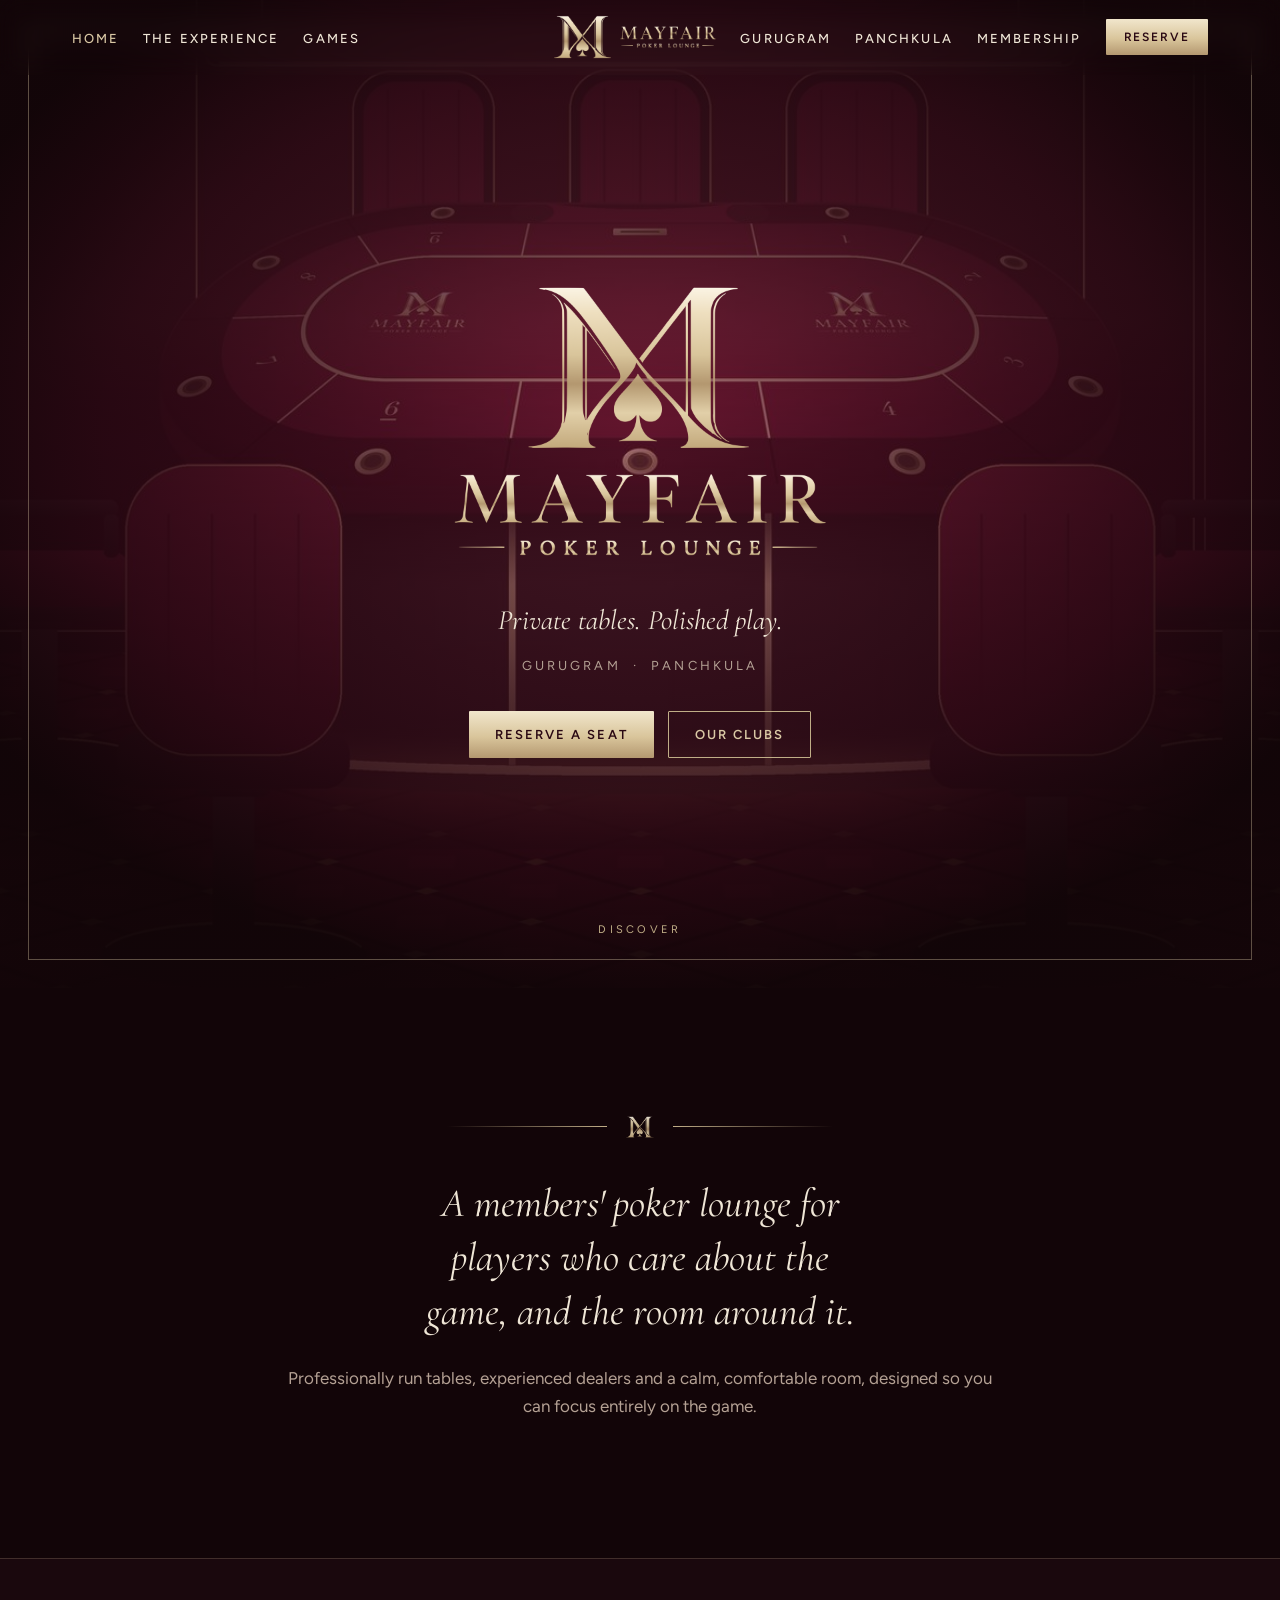
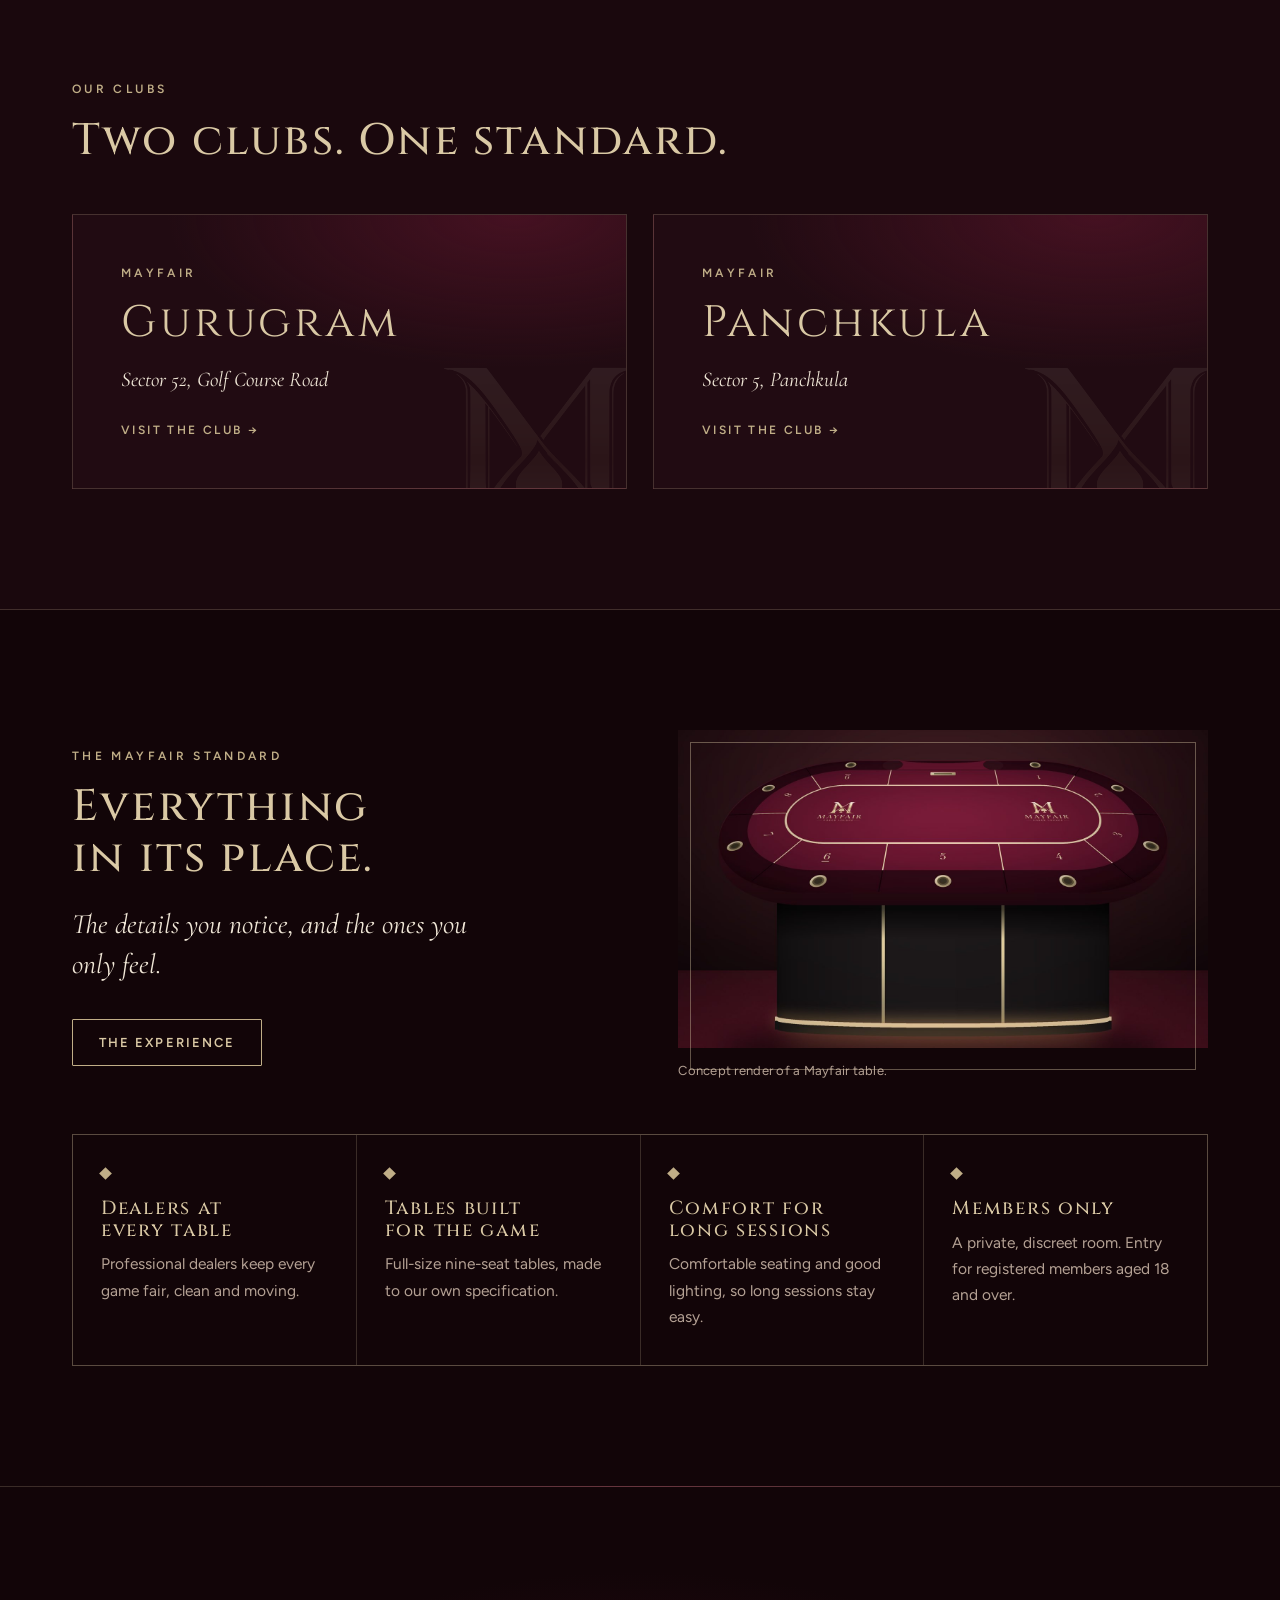
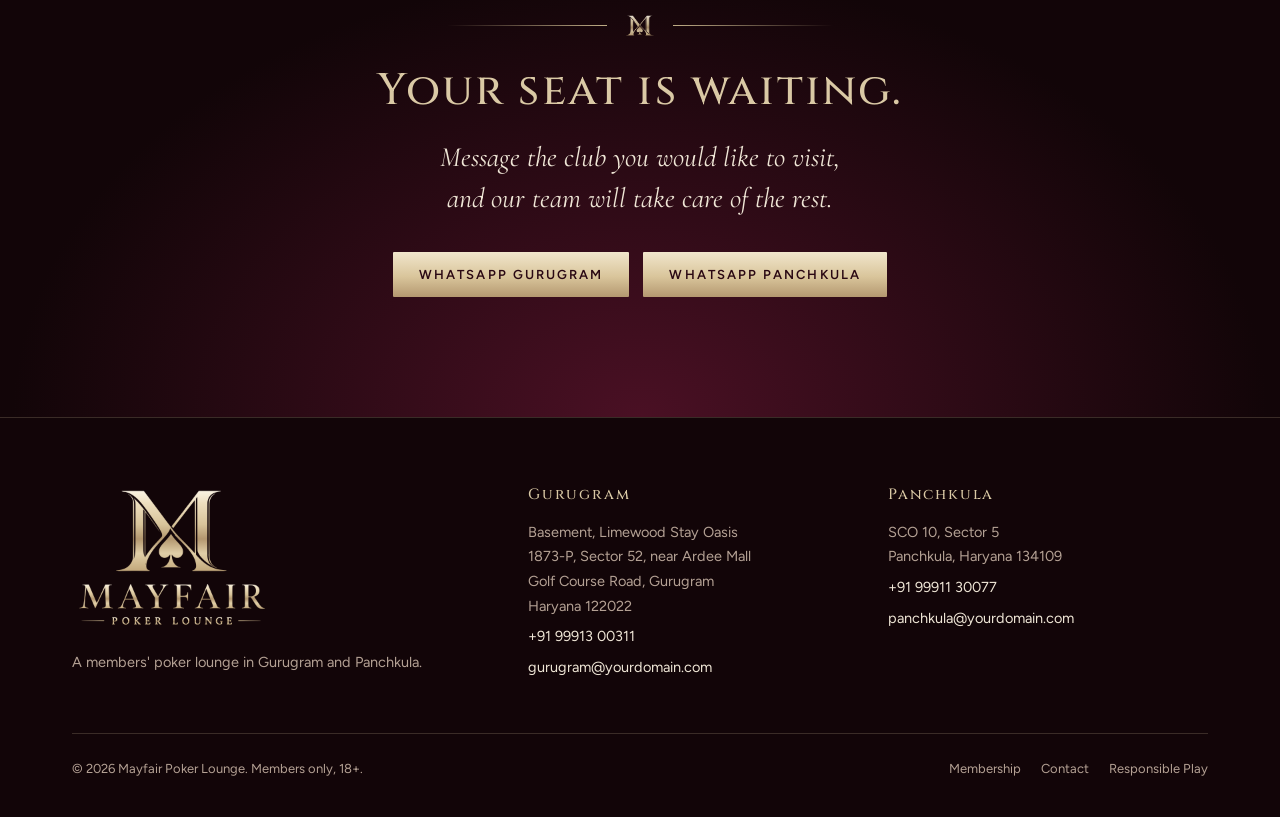
==== index.html @ a1f72b39 "Add Mayfair Poker Lounge website Multi-page static site for the Gurugram and Panchkula clubs.  Co-Au" ====
<!doctype html>
<html lang="en">
<head>
<meta charset="utf-8">
<meta name="viewport" content="width=device-width, initial-scale=1, viewport-fit=cover">
<title>Mayfair Poker Lounge</title>
<meta name="description" content="Mayfair Poker Lounge: a private members&#x27; poker club in Gurugram and Panchkula.">
<meta name="theme-color" content="#2A0813">
<meta property="og:title" content="Mayfair Poker Lounge">
<meta property="og:description" content="Mayfair Poker Lounge: a private members&#x27; poker club in Gurugram and Panchkula.">
<meta property="og:image" content="assets/share-image.jpg">
<link rel="icon" type="image/png" href="assets/favicon.png">
<link rel="apple-touch-icon" href="assets/apple-touch-icon.png">
<link rel="preconnect" href="https://fonts.googleapis.com"><link rel="preconnect" href="https://fonts.gstatic.com" crossorigin><link rel="stylesheet" href="https://fonts.googleapis.com/css2?family=Cinzel:wght@500;600&family=Cormorant+Garamond:ital,wght@1,500&family=Figtree:wght@400;500;600&display=swap">
<link rel="stylesheet" href="assets/site.css">
</head>
<body class="home">
<header class="site-head">
  <div class="wrap head-row">
    <ul class="nav-l"><li><a href="index.html" aria-current="page">Home</a></li><li><a href="experience.html">The Experience</a></li><li><a href="games.html">Games</a></li></ul>
    <a class="logo-link" href="index.html" aria-label="Mayfair Poker Lounge home"><img src="assets/logo-horizontal.png" alt="Mayfair Poker Lounge"></a>
    <ul class="nav-r"><li><a href="gurugram.html">Gurugram</a></li><li><a href="panchkula.html">Panchkula</a></li><li><a href="membership.html">Membership</a></li><li><a class="btn btn-gold btn-sm" href="contact.html">Reserve</a></li></ul>
    <button class="menu-btn" id="menu-btn" aria-expanded="false" aria-controls="mobile-nav">Menu</button>
  </div>
  <nav class="mobile-nav" id="mobile-nav" aria-label="Mobile"><ul><li><a href="index.html" aria-current="page">Home</a></li><li><a href="experience.html">The Experience</a></li><li><a href="games.html">Games</a></li><li><a href="gurugram.html">Gurugram</a></li><li><a href="panchkula.html">Panchkula</a></li><li><a href="membership.html">Membership</a></li><li><a href="contact.html">Contact & Reserve</a></li></ul></nav>
</header>
<main>
<section class="hero">
  <div class="hero-bg anim" style="background-image:url(assets/hero.jpg)"></div>
  <div class="hero-inner">
    <img class="hero-logo fade-up" src="assets/logo-stacked.png" alt="Mayfair Poker Lounge">
    <p class="lede fade-up d2">Private tables. Polished play.</p>
    <p class="sub fade-up d3">Gurugram &nbsp;&middot;&nbsp; Panchkula</p>
    <div class="ctas fade-up d4" style="justify-content:center"><a class="btn btn-gold" href="contact.html">Reserve a seat</a><a class="btn btn-line" href="#clubs">Our clubs</a></div>
  </div>
  <a class="scroll-cue" href="#intro">Discover</a>
</section>
<section id="intro"><div class="wrap center">
  <div class="orn" aria-hidden="true"><span></span><img src="assets/monogram.png" alt=""><span></span></div>
  <p class="statement" style="margin-top:30px">A members' poker lounge for players who care about the game, and the room around it.</p>
  <p class="muted" style="margin-top:26px">Professionally run tables, experienced dealers and a calm, comfortable room, designed so you can focus entirely on the game.</p>
</div></section>
<section id="clubs" class="band"><div class="wrap">
  <p class="eyebrow">Our Clubs</p><h2>Two clubs. One standard.</h2>
  <div class="club-grid"><a class="club-card" href="gurugram.html"><img class="mark" src="assets/monogram.png" alt=""><span class="eyebrow" style="margin:0">Mayfair</span><span class="city">Gurugram</span><span class="where">Sector 52, Golf Course Road</span><span class="more">Visit the club &rarr;</span></a><a class="club-card" href="panchkula.html"><img class="mark" src="assets/monogram.png" alt=""><span class="eyebrow" style="margin:0">Mayfair</span><span class="city">Panchkula</span><span class="where">Sector 5, Panchkula</span><span class="more">Visit the club &rarr;</span></a></div>
</div></section>
<section><div class="wrap">
  <div class="split">
    <div><p class="eyebrow">The Mayfair Standard</p><h2>Everything in its place.</h2>
      <p class="lede">The details you notice, and the ones you only feel.</p>
      <div class="ctas"><a class="btn btn-line" href="experience.html">The Experience</a></div></div>
    <figure class="frame"><img src="assets/table.jpg" alt="Concept render of a Mayfair poker table" width="1500" height="900" loading="lazy"><figcaption class="caption">Concept render of a Mayfair table.</figcaption></figure>
  </div>
  <div class="pillars">
    <div class="pillar"><div class="dia"></div><h3>Dealers at every table</h3><p>Professional dealers keep every game fair, clean and moving.</p></div>
    <div class="pillar"><div class="dia"></div><h3>Tables built for the game</h3><p>Full-size nine-seat tables, made to our own specification.</p></div>
    <div class="pillar"><div class="dia"></div><h3>Comfort for long sessions</h3><p>Comfortable seating and good lighting, so long sessions stay easy.</p></div>
    <div class="pillar"><div class="dia"></div><h3>Members only</h3><p>A private, discreet room. Entry for registered members aged 18 and over.</p></div>
  </div>
</div></section>
<section class="cta-band"><div class="wrap center"><div class="orn" aria-hidden="true"><span></span><img src="assets/monogram.png" alt=""><span></span></div><h2 style="margin-top:22px">Your seat is waiting.</h2><p class="lede">Message the club you would like to visit, and our team will take care of the rest.</p>
<div class="ctas"><a class="btn btn-gold" href="https://wa.me/919991300311?text=Hello%20Mayfair%20Gurugram%2C%20I%20would%20like%20to%20reserve%20a%20seat." target="_blank" rel="noopener">WhatsApp Gurugram</a><a class="btn btn-gold" href="https://wa.me/919991130077?text=Hello%20Mayfair%20Panchkula%2C%20I%20would%20like%20to%20reserve%20a%20seat." target="_blank" rel="noopener">WhatsApp Panchkula</a></div></div></section></main>
<footer class="site-foot">
  <div class="wrap">
    <div class="foot-grid">
      <div><img src="assets/logo-stacked.png" alt="Mayfair Poker Lounge"><p style="margin-top:18px">A members' poker lounge in Gurugram and Panchkula.</p></div>
      <div><h4>Gurugram</h4><p>Basement, Limewood Stay Oasis<br>1873-P, Sector 52, near Ardee Mall<br>Golf Course Road, Gurugram<br>Haryana 122022</p><p><a href="tel:+919991300311">+91 99913 00311</a></p><p><a href="mailto:gurugram@yourdomain.com">gurugram@yourdomain.com</a></p></div>
      <div><h4>Panchkula</h4><p>SCO 10, Sector 5<br>Panchkula, Haryana 134109</p><p><a href="tel:+919991130077">+91 99911 30077</a></p><p><a href="mailto:panchkula@yourdomain.com">panchkula@yourdomain.com</a></p></div>
    </div>
    <div class="foot-base">
      <span>&copy; <span id="year">2026</span> Mayfair Poker Lounge. Members only, 18+.</span>
      <nav aria-label="Footer"><a href="membership.html">Membership</a><a href="contact.html">Contact</a><a href="responsible-play.html">Responsible Play</a></nav>
    </div>
  </div>
</footer>
<script src="assets/site.js" defer></script>
</body>
</html>
---- assets/site.css ----
/* Layout: luxury editorial. Full-bleed image hero inside a thin gold frame, centred-logo navigation, generous dark wine sections divided by gold hairlines and a monogram ornament. Single committed dark look. */
:root{
  --ink:#120508; --ink-2:#1A080D; --panel:#210B12; --wine:#63162E; --wine-deep:#2A0813;
  --gold:#DAC9A5; --gold-2:#C0AE87; --gold-hi:#F1E6CC; --cream:#EFE6D6; --muted:#B4A194; --line:rgba(218,201,165,.20);
  --display:'Cinzel','Trajan Pro',Georgia,serif; --serif:'Cormorant Garamond',Georgia,serif; --sans:'Figtree','Helvetica Neue',Arial,sans-serif;
  color-scheme:dark;
}
*{box-sizing:border-box}
html{scroll-behavior:smooth}
body{margin:0;background:var(--ink);color:var(--cream);font-family:var(--sans);font-size:17px;line-height:1.7;-webkit-font-smoothing:antialiased}
img{max-width:100%;height:auto;display:block}
a{color:var(--gold)}
a:focus-visible,button:focus-visible{outline:2px solid var(--gold);outline-offset:3px}
.wrap{max-width:1180px;margin:0 auto;padding-inline:22px}
.narrow{max-width:760px}
.eyebrow{font-size:12px;font-weight:600;letter-spacing:.28em;text-transform:uppercase;color:var(--gold-2);margin:0 0 16px}
h1,h2,h3{font-family:var(--display);font-weight:500;letter-spacing:.05em;color:var(--gold);margin:0;text-wrap:balance;line-height:1.15}
h1{font-size:clamp(36px,6vw,68px)}
h2{font-size:clamp(28px,4vw,44px)}
h3{font-size:19px;letter-spacing:.09em}
.serif{font-family:var(--serif);font-style:italic;font-weight:500}
.lede{font-family:var(--serif);font-style:italic;font-size:clamp(22px,2.4vw,28px);line-height:1.45;color:var(--cream);max-width:36ch;margin:20px 0 0}
p{margin:0 0 1em;max-width:64ch}
.muted{color:var(--muted)}
.center{text-align:center}.center p,.center .lede{margin-inline:auto}

/* ornament */
.orn{display:flex;align-items:center;justify-content:center;gap:18px;padding-block:8px}
.orn span{height:1px;flex:0 1 160px;background:linear-gradient(90deg,transparent,var(--gold-2))}
.orn span:last-child{background:linear-gradient(90deg,var(--gold-2),transparent)}
.orn img{width:30px;opacity:.9}

/* header */
.site-head{position:sticky;top:env(safe-area-inset-top,0px);z-index:30;background:rgba(18,5,8,.92);backdrop-filter:blur(12px);-webkit-backdrop-filter:blur(12px);border-bottom:1px solid var(--line);transition:background .3s}
.home .site-head{position:fixed;left:0;right:0;background:transparent;border-bottom-color:transparent}
.home .site-head.solid{background:rgba(18,5,8,.94);border-bottom-color:var(--line)}
.head-row{display:grid;grid-template-columns:1fr auto 1fr;align-items:center;gap:20px;padding-block:14px}
.nav-l,.nav-r{display:flex;gap:24px;list-style:none;margin:0;padding:0;white-space:nowrap}
.nav-r{justify-content:flex-end;align-items:center}
.nav-l a,.nav-r a:not(.btn){color:var(--cream);text-decoration:none;font-size:13px;font-weight:500;letter-spacing:.16em;text-transform:uppercase}
.nav-l a:hover,.nav-r a:not(.btn):hover,.nav-l a[aria-current],.nav-r a[aria-current]{color:var(--gold)}
.logo-link{display:block}
.logo-link img{height:46px;width:auto}
.menu-btn{display:none;justify-self:end;background:none;border:1px solid var(--line);color:var(--gold);font:600 12px var(--sans);letter-spacing:.18em;text-transform:uppercase;padding:10px 14px;cursor:pointer}
.mobile-nav{display:none}
@media (max-width:1120px){
  .head-row{grid-template-columns:auto 1fr auto}
  .nav-l,.nav-r{display:none}
  .logo-link{grid-column:1}
  .menu-btn{display:block;grid-column:3}
  .mobile-nav.open{display:block;border-top:1px solid var(--line);background:var(--ink-2)}
  .mobile-nav ul{list-style:none;margin:0;padding:6px 0}
  .mobile-nav a{display:block;padding:14px 22px;color:var(--cream);text-decoration:none;letter-spacing:.14em;text-transform:uppercase;font-size:13px}
  .mobile-nav a[aria-current]{color:var(--gold)}
}

/* buttons */
.btn{display:inline-flex;align-items:center;justify-content:center;gap:10px;font:600 13px/1 var(--sans);letter-spacing:.16em;text-transform:uppercase;text-decoration:none;padding:16px 26px;border-radius:1px;transition:background .25s,color .25s,border-color .25s;white-space:nowrap}
.btn-gold{background:linear-gradient(180deg,var(--gold-hi),#D9C59B 55%,#B49870);color:var(--wine-deep)}
.btn-gold:hover{background:linear-gradient(180deg,#FBF4E4,#E2D0A9 55%,#C3A97C)}
.btn-line{border:1px solid var(--gold-2);color:var(--gold)}
.btn-line:hover{background:rgba(218,201,165,.09)}
.btn-sm{padding:12px 18px;font-size:12px}
.ctas{display:flex;flex-wrap:wrap;gap:14px;margin-top:34px}
.center .ctas{justify-content:center}

/* home hero */
.hero{position:relative;min-height:min(100svh,940px);display:grid;place-items:center;overflow:hidden;text-align:center;isolation:isolate}
.hero-bg{position:absolute;inset:0;z-index:-2;background-position:center 40%;background-size:cover;background-repeat:no-repeat}
.hero-bg.anim{animation:drift 22s ease-in-out infinite alternate}
@keyframes drift{from{transform:scale(1.04)}to{transform:scale(1.12) translateY(-1.5%)}}
.hero::before{content:"";position:absolute;inset:0;z-index:-1;background:radial-gradient(ellipse 60% 55% at 50% 45%,rgba(99,22,46,.55),rgba(42,8,19,.88) 70%,rgba(18,5,8,.97))}
.hero::after{content:"";position:absolute;inset:clamp(12px,2.2vw,28px);border:1px solid rgba(218,201,165,.38);pointer-events:none}
.hero-inner{padding:150px 22px 110px;max-width:900px}
.hero-logo{width:min(400px,72vw);margin:0 auto}
.hero .lede{margin:30px auto 0;text-align:center;max-width:none}
.hero .sub{margin:14px auto 0;color:var(--muted);letter-spacing:.24em;text-transform:uppercase;font-size:13px}
.fade-up{animation:fadeUp 1.2s cubic-bezier(.2,.7,.2,1) both}
.d2{animation-delay:.25s}.d3{animation-delay:.5s}.d4{animation-delay:.75s}
@keyframes fadeUp{from{opacity:.001;transform:translateY(14px)}to{opacity:1;transform:none}}
.scroll-cue{position:absolute;bottom:48px;left:50%;transform:translateX(-50%);font-size:11px;letter-spacing:.3em;color:var(--gold-2);text-transform:uppercase;text-decoration:none}

/* page hero (inner pages) */
.page-hero{background:radial-gradient(ellipse 70% 100% at 50% 0%,#4a1024,var(--ink) 75%);padding-block:clamp(80px,11vw,140px) clamp(48px,7vw,80px);text-align:center;border-bottom:1px solid var(--line)}
.page-hero p,.page-hero .lede{margin-inline:auto;text-align:center}

section{padding-block:clamp(72px,10vw,120px)}
.band{background:var(--ink-2);border-block:1px solid var(--line)}
.split{display:grid;grid-template-columns:1fr 1fr;gap:clamp(32px,6vw,80px);align-items:center}
.split>*{min-width:0}
.split.rev>:first-child{order:2}
@media (max-width:880px){.split{grid-template-columns:1fr}.split.rev>:first-child{order:0}}
.frame{position:relative;margin:0}
.frame img{width:100%}
.frame::after{content:"";position:absolute;inset:12px;border:1px solid rgba(218,201,165,.4);pointer-events:none}
.caption{font-size:13px;color:var(--muted);margin-top:12px;letter-spacing:.02em}

/* statement */
.statement{font-family:var(--serif);font-style:italic;font-size:clamp(26px,3.4vw,40px);line-height:1.35;color:var(--cream);max-width:26ch;margin:0 auto;text-wrap:balance}

/* club cards */
.club-grid{display:grid;grid-template-columns:repeat(auto-fit,minmax(320px,1fr));gap:26px;margin-top:48px}
.club-card{position:relative;overflow:hidden;background:radial-gradient(ellipse 90% 80% at 80% 0%,rgba(99,22,46,.55),transparent 70%),var(--panel);border:1px solid var(--line);padding:clamp(30px,4vw,48px);display:grid;gap:16px;text-decoration:none;color:inherit;transition:border-color .3s,transform .3s}
.club-card:hover{border-color:rgba(218,201,165,.55);transform:translateY(-3px)}
.club-card .mark{position:absolute;right:-30px;bottom:-40px;width:230px;opacity:.07;pointer-events:none}
.club-card .city{font-family:var(--display);font-size:clamp(30px,3.6vw,44px);letter-spacing:.08em;color:var(--gold);line-height:1.05}
.club-card .where{font-family:var(--serif);font-style:italic;font-size:21px;color:var(--cream)}
.club-card .more{font-size:12px;font-weight:600;letter-spacing:.2em;text-transform:uppercase;color:var(--gold-2);margin-top:6px}

/* pillars */
.pillars{display:grid;grid-template-columns:repeat(auto-fit,minmax(230px,1fr));gap:1px;background:var(--line);border:1px solid var(--line);margin-top:52px}
.pillar{background:var(--ink);padding:34px 28px}
.pillar .dia{width:9px;height:9px;transform:rotate(45deg);background:var(--gold-2);margin-bottom:20px}
.pillar h3{margin-bottom:10px}
.pillar p{color:var(--muted);margin:0;font-size:15.5px}

/* details list (club pages) */
.details{display:grid;grid-template-columns:auto 1fr;gap:16px 28px;margin:30px 0 0;padding:28px 0 0;border-top:1px solid var(--line)}
.details dt{font-size:12px;font-weight:600;letter-spacing:.2em;text-transform:uppercase;color:var(--gold-2);padding-top:4px}
.details dd{margin:0;color:var(--cream)}
.details a{color:var(--cream);text-decoration:none;border-bottom:1px solid var(--line)}
.details a:hover{color:var(--gold)}
.photo-soon{aspect-ratio:4/3;max-width:100%;display:grid;place-items:center;text-align:center;background:radial-gradient(ellipse at 50% 40%,var(--wine),var(--wine-deep) 70%);border:1px solid var(--line);padding:24px}
.photo-soon img{width:90px;margin:0 auto 14px}

/* games */
.games{display:grid;grid-template-columns:repeat(auto-fit,minmax(250px,1fr));gap:28px;margin-top:48px}
.game{border-top:1px solid var(--gold-2);padding-top:24px}
.game .tag{font-size:11px;font-weight:600;letter-spacing:.24em;text-transform:uppercase;color:var(--gold-2)}
.game h3{margin:10px 0 10px;font-size:22px}
.game p{color:var(--muted);font-size:15.5px}

/* steps */
.steps{list-style:none;padding:0;margin:48px 0 0;display:grid;grid-template-columns:repeat(auto-fit,minmax(240px,1fr));gap:24px;counter-reset:s}
.steps li{counter-increment:s;padding:30px 26px;border:1px solid var(--line);background:var(--ink-2)}
.steps li::before{content:counter(s);display:grid;place-items:center;width:40px;height:40px;border:1px solid var(--gold-2);border-radius:50%;font-family:var(--display);color:var(--gold);margin-bottom:18px}
.steps h3{margin-bottom:8px}
.steps p{color:var(--muted);margin:0;font-size:15.5px}

/* rules + faq */
.rules{list-style:none;padding:0;margin:36px 0 0;display:grid;grid-template-columns:repeat(auto-fit,minmax(280px,1fr));gap:0 40px}
.rules li{padding:16px 0 16px 26px;border-bottom:1px solid var(--line);position:relative}
.rules li::before{content:"";position:absolute;left:2px;top:27px;width:7px;height:7px;transform:rotate(45deg);background:var(--gold-2)}
.faq{margin-top:36px;border-top:1px solid var(--line)}
.faq details{border-bottom:1px solid var(--line)}
.faq summary{cursor:pointer;list-style:none;padding:22px 40px 22px 0;position:relative;font-family:var(--display);font-size:18px;letter-spacing:.05em;color:var(--gold)}
.faq summary::-webkit-details-marker{display:none}
.faq summary::after{content:"+";position:absolute;right:6px;top:18px;font-family:var(--sans);font-size:24px;color:var(--gold-2);transition:transform .25s}
.faq details[open] summary::after{transform:rotate(45deg)}
.faq details p{color:var(--muted);padding-bottom:22px;margin:0}

/* contact cards */
.contact-grid{display:grid;grid-template-columns:repeat(auto-fit,minmax(320px,1fr));gap:26px;margin-top:48px}
.contact-card{border:1px solid var(--line);background:var(--panel);padding:clamp(28px,4vw,44px)}
.contact-card .city{font-family:var(--display);font-size:30px;letter-spacing:.08em;color:var(--gold)}

/* cta band */
.cta-band{text-align:center;background:radial-gradient(ellipse 70% 120% at 50% 100%,#4a1024,var(--ink) 70%);border-top:1px solid var(--line)}

/* footer */
.site-foot{border-top:1px solid var(--line);padding-block:64px 36px;background:var(--ink)}
.foot-grid{display:grid;grid-template-columns:1.3fr 1fr 1fr;gap:40px}
.foot-grid>*{min-width:0}
@media (max-width:820px){.foot-grid{grid-template-columns:1fr}}
.foot-grid img{width:200px}
.foot-grid h4{font-family:var(--display);font-weight:500;color:var(--gold);letter-spacing:.12em;font-size:15px;margin:0 0 12px}
.foot-grid p{font-size:14.5px;color:var(--muted);margin:0 0 6px}
.foot-grid a{color:var(--cream);text-decoration:none}
.foot-grid a:hover{color:var(--gold)}
.foot-base{display:flex;flex-wrap:wrap;justify-content:space-between;gap:14px;margin-top:48px;padding-top:24px;border-top:1px solid var(--line);font-size:13px;color:var(--muted)}
.foot-base nav{display:flex;flex-wrap:wrap;gap:20px}
.foot-base a{color:var(--muted);text-decoration:none}
.foot-base a:hover{color:var(--gold)}

@media (prefers-reduced-motion:reduce){html{scroll-behavior:auto}.hero-bg.anim,.fade-up{animation:none}.club-card{transition:none}}
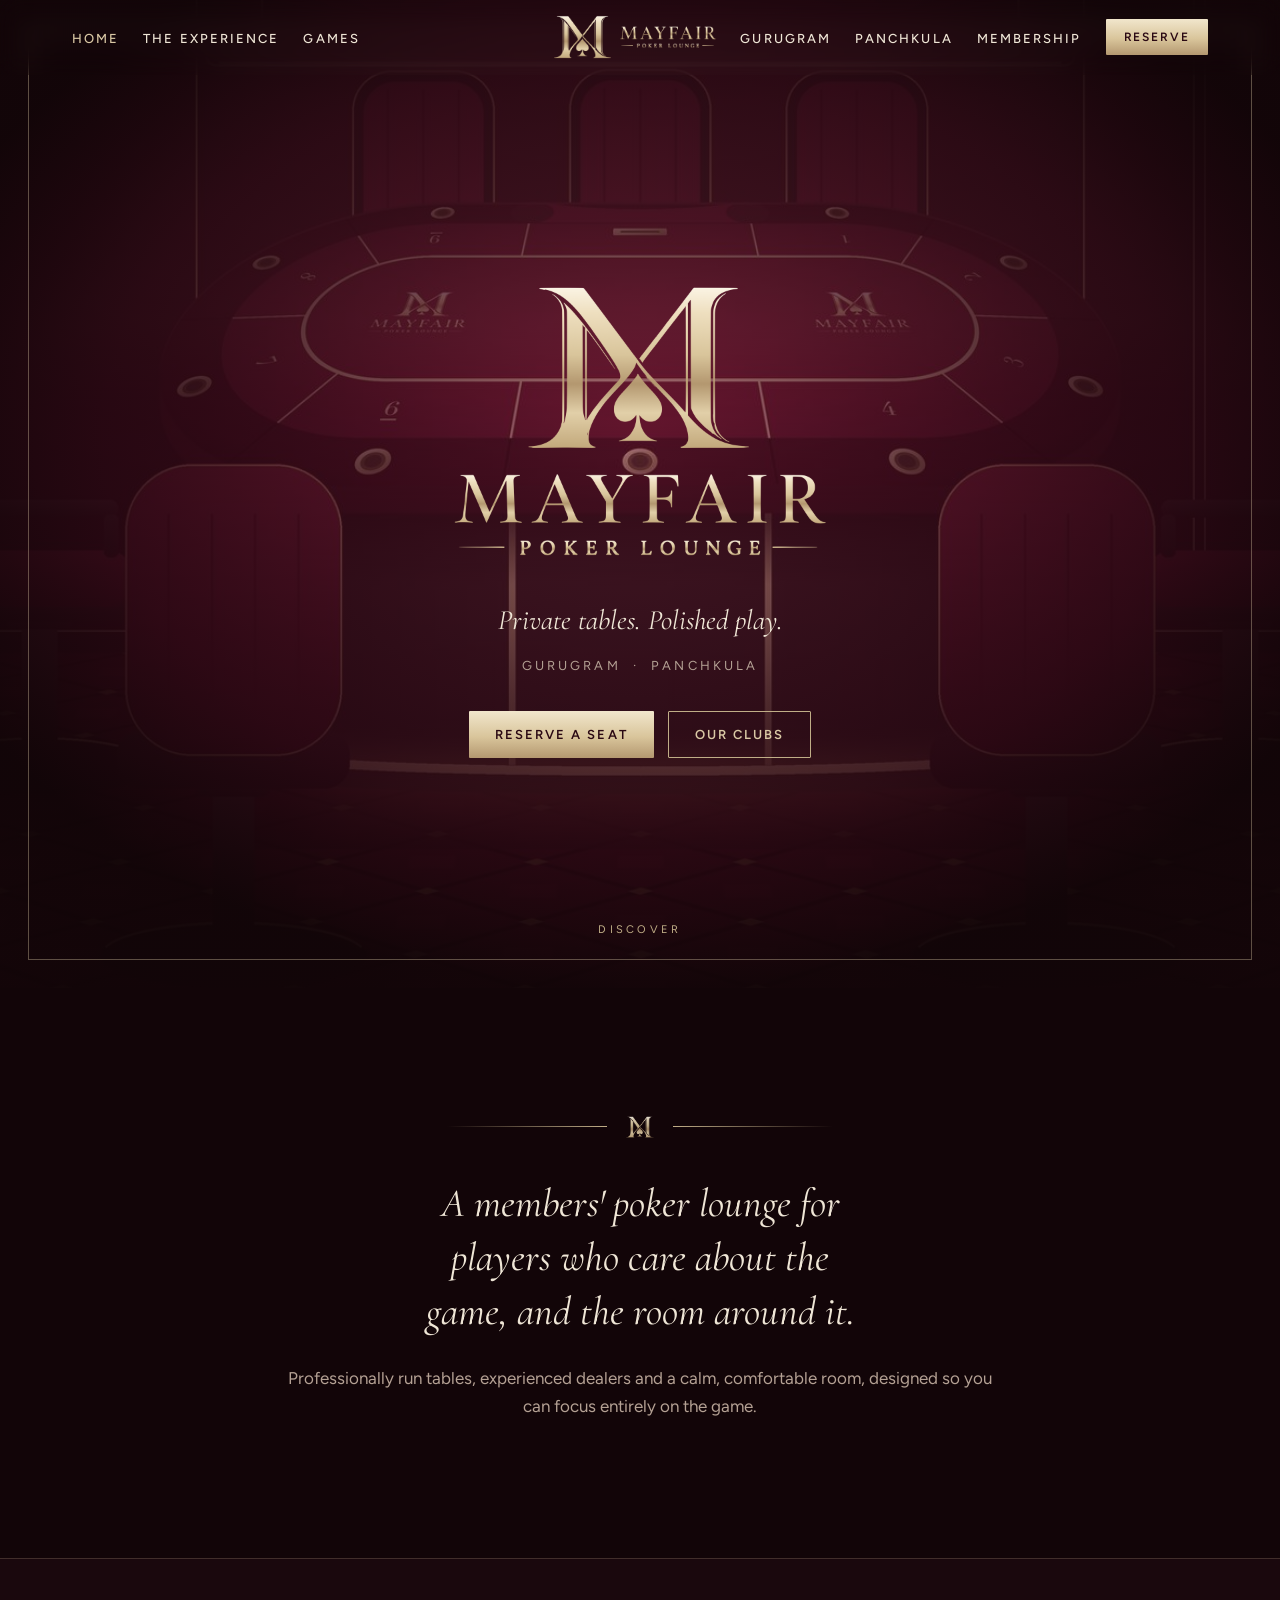
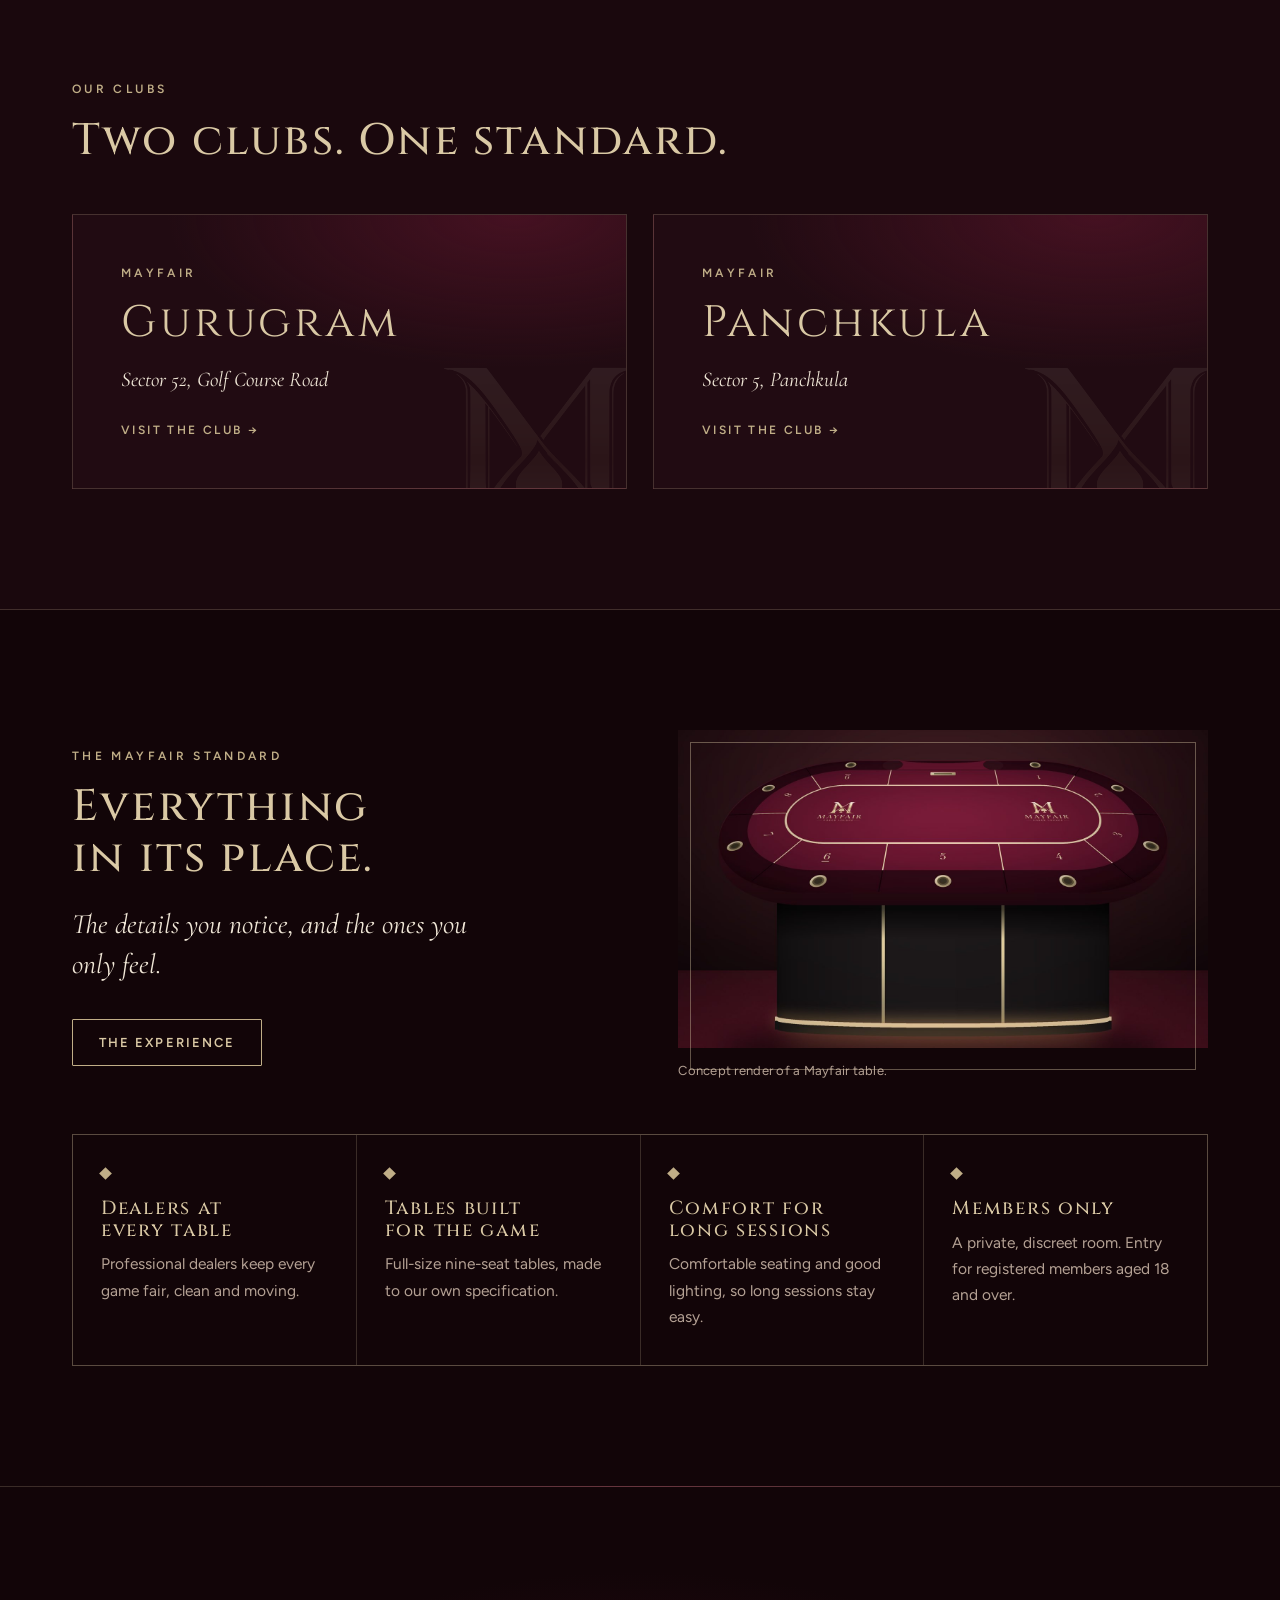
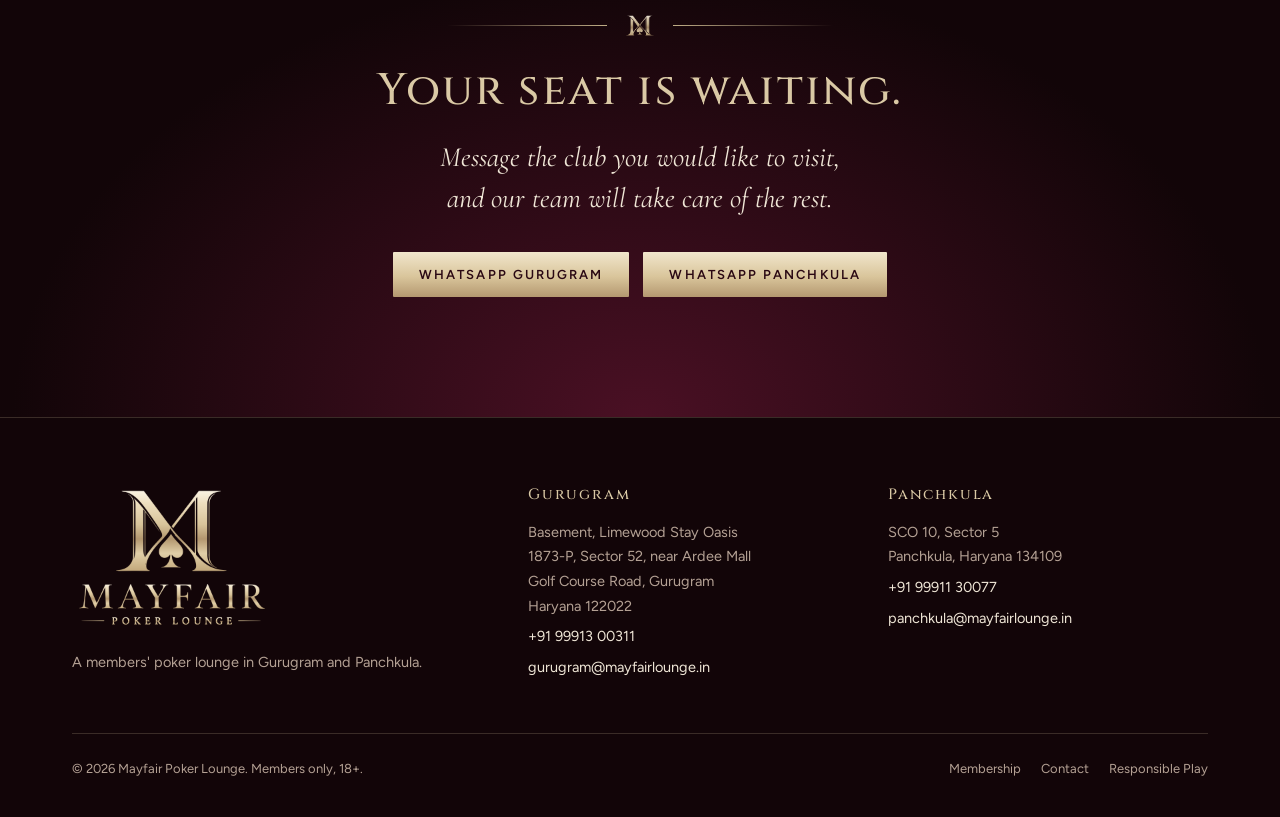
==== commit 74d390a8: "Use mayfairlounge.in club emails and add canonical links Gurugram and Panchkula emails now point to " ====
--- a/index.html
+++ b/index.html
@@ -8,7 +8,9 @@
 <meta name="theme-color" content="#2A0813">
 <meta property="og:title" content="Mayfair Poker Lounge">
 <meta property="og:description" content="Mayfair Poker Lounge: a private members&#x27; poker club in Gurugram and Panchkula.">
-<meta property="og:image" content="assets/share-image.jpg">
+<meta property="og:image" content="https://mayfairlounge.in/assets/share-image.jpg">
+<meta property="og:url" content="https://mayfairlounge.in/">
+<link rel="canonical" href="https://mayfairlounge.in/">
 <link rel="icon" type="image/png" href="assets/favicon.png">
 <link rel="apple-touch-icon" href="assets/apple-touch-icon.png">
 <link rel="preconnect" href="https://fonts.googleapis.com"><link rel="preconnect" href="https://fonts.gstatic.com" crossorigin><link rel="stylesheet" href="https://fonts.googleapis.com/css2?family=Cinzel:wght@500;600&family=Cormorant+Garamond:ital,wght@1,500&family=Figtree:wght@400;500;600&display=swap">
@@ -64,8 +66,8 @@
   <div class="wrap">
     <div class="foot-grid">
       <div><img src="assets/logo-stacked.png" alt="Mayfair Poker Lounge"><p style="margin-top:18px">A members' poker lounge in Gurugram and Panchkula.</p></div>
-      <div><h4>Gurugram</h4><p>Basement, Limewood Stay Oasis<br>1873-P, Sector 52, near Ardee Mall<br>Golf Course Road, Gurugram<br>Haryana 122022</p><p><a href="tel:+919991300311">+91 99913 00311</a></p><p><a href="mailto:gurugram@yourdomain.com">gurugram@yourdomain.com</a></p></div>
-      <div><h4>Panchkula</h4><p>SCO 10, Sector 5<br>Panchkula, Haryana 134109</p><p><a href="tel:+919991130077">+91 99911 30077</a></p><p><a href="mailto:panchkula@yourdomain.com">panchkula@yourdomain.com</a></p></div>
+      <div><h4>Gurugram</h4><p>Basement, Limewood Stay Oasis<br>1873-P, Sector 52, near Ardee Mall<br>Golf Course Road, Gurugram<br>Haryana 122022</p><p><a href="tel:+919991300311">+91 99913 00311</a></p><p><a href="mailto:gurugram@mayfairlounge.in">gurugram@mayfairlounge.in</a></p></div>
+      <div><h4>Panchkula</h4><p>SCO 10, Sector 5<br>Panchkula, Haryana 134109</p><p><a href="tel:+919991130077">+91 99911 30077</a></p><p><a href="mailto:panchkula@mayfairlounge.in">panchkula@mayfairlounge.in</a></p></div>
     </div>
     <div class="foot-base">
       <span>&copy; <span id="year">2026</span> Mayfair Poker Lounge. Members only, 18+.</span>
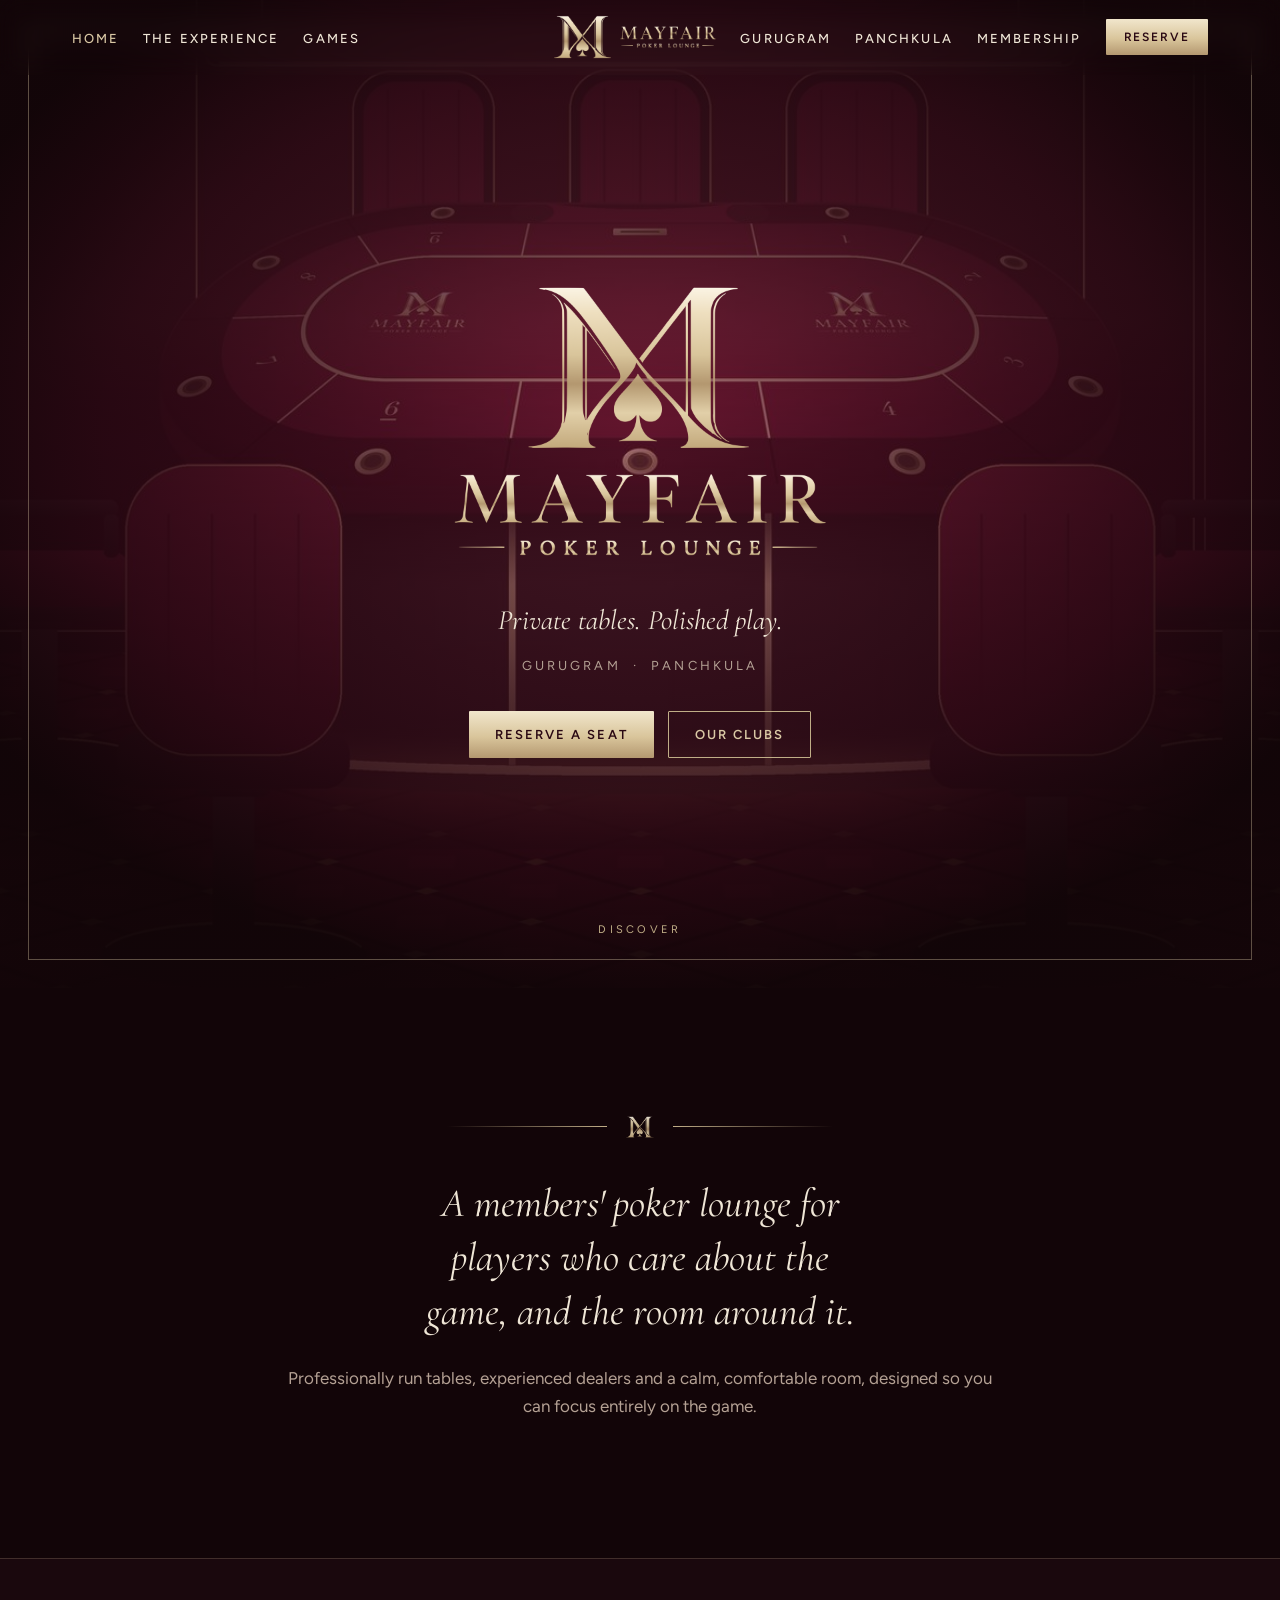
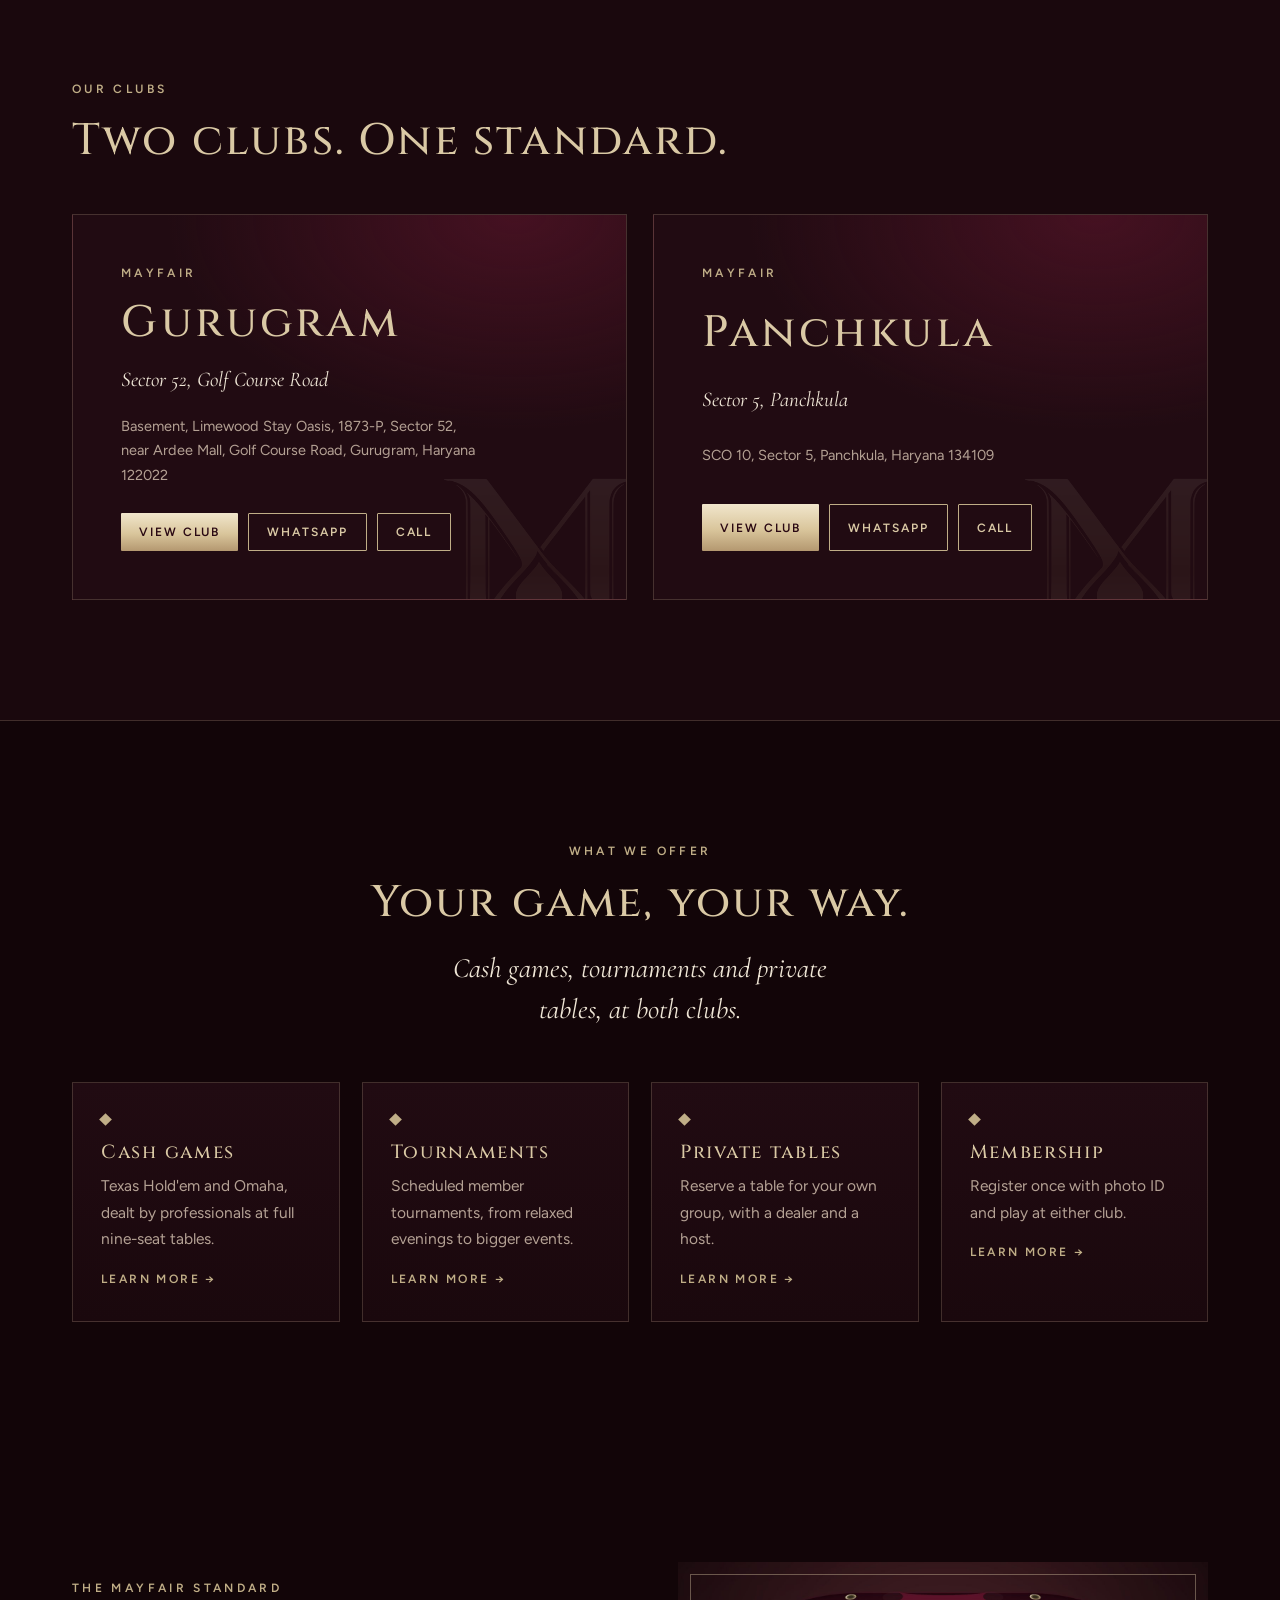
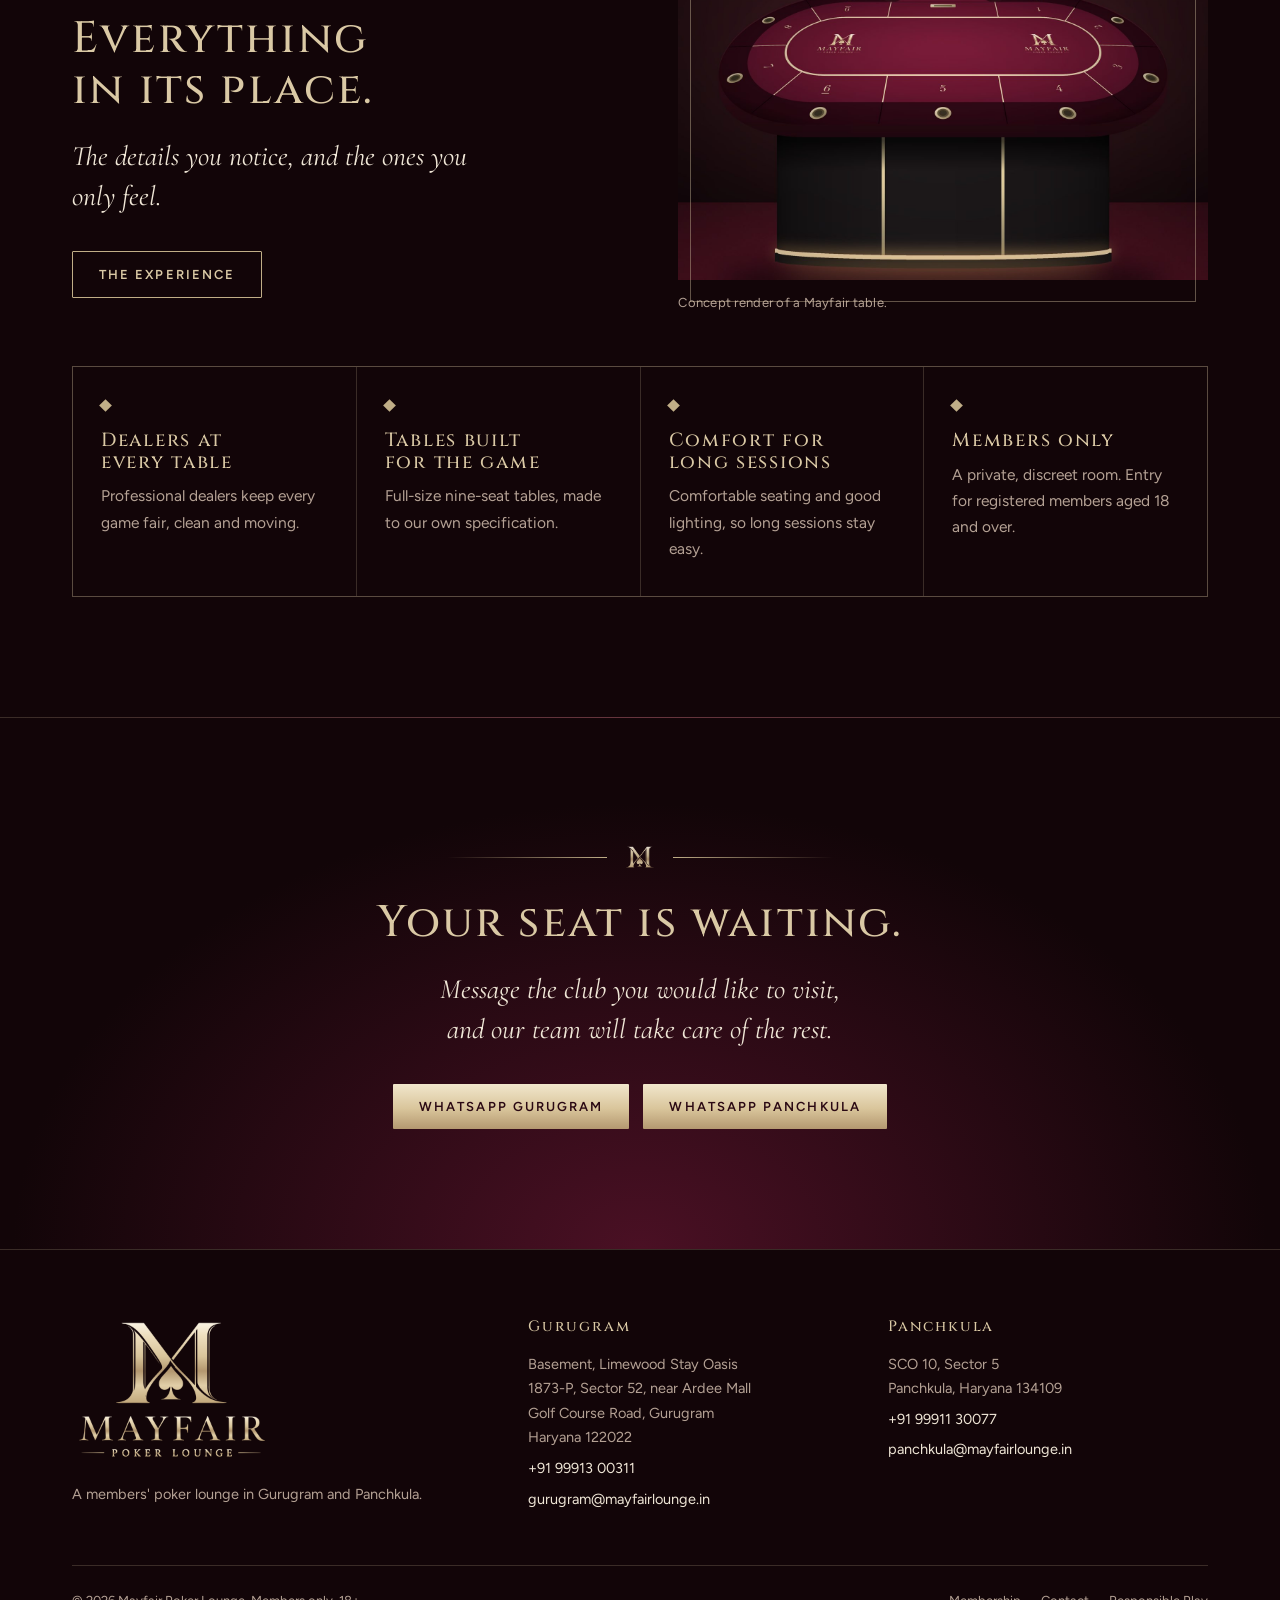
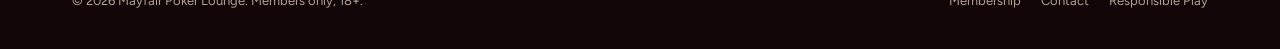
==== commit 9e9a4f94: "Make every button functional and improve the home page - Home: club cards with View club, WhatsApp a" ====
--- a/index.html
+++ b/index.html
@@ -17,6 +17,7 @@
 <link rel="stylesheet" href="assets/site.css">
 </head>
 <body class="home">
+<a class="skip-link" href="#main">Skip to content</a>
 <header class="site-head">
   <div class="wrap head-row">
     <ul class="nav-l"><li><a href="index.html" aria-current="page">Home</a></li><li><a href="experience.html">The Experience</a></li><li><a href="games.html">Games</a></li></ul>
@@ -26,7 +27,7 @@
   </div>
   <nav class="mobile-nav" id="mobile-nav" aria-label="Mobile"><ul><li><a href="index.html" aria-current="page">Home</a></li><li><a href="experience.html">The Experience</a></li><li><a href="games.html">Games</a></li><li><a href="gurugram.html">Gurugram</a></li><li><a href="panchkula.html">Panchkula</a></li><li><a href="membership.html">Membership</a></li><li><a href="contact.html">Contact & Reserve</a></li></ul></nav>
 </header>
-<main>
+<main id="main">
 <section class="hero">
   <div class="hero-bg anim" style="background-image:url(assets/hero.jpg)"></div>
   <div class="hero-inner">
@@ -44,7 +45,11 @@
 </div></section>
 <section id="clubs" class="band"><div class="wrap">
   <p class="eyebrow">Our Clubs</p><h2>Two clubs. One standard.</h2>
-  <div class="club-grid"><a class="club-card" href="gurugram.html"><img class="mark" src="assets/monogram.png" alt=""><span class="eyebrow" style="margin:0">Mayfair</span><span class="city">Gurugram</span><span class="where">Sector 52, Golf Course Road</span><span class="more">Visit the club &rarr;</span></a><a class="club-card" href="panchkula.html"><img class="mark" src="assets/monogram.png" alt=""><span class="eyebrow" style="margin:0">Mayfair</span><span class="city">Panchkula</span><span class="where">Sector 5, Panchkula</span><span class="more">Visit the club &rarr;</span></a></div>
+  <div class="club-grid"><article class="club-card"><img class="mark" src="assets/monogram.png" alt=""><span class="eyebrow" style="margin:0">Mayfair</span><h3 class="city"><a href="gurugram.html">Gurugram</a></h3><span class="where">Sector 52, Golf Course Road</span><span class="addr">Basement, Limewood Stay Oasis, 1873-P, Sector 52, near Ardee Mall, Golf Course Road, Gurugram, Haryana 122022</span><div class="card-actions"><a class="btn btn-gold btn-sm" href="gurugram.html">View club</a><a class="btn btn-line btn-sm" href="https://wa.me/919991300311?text=Hello%20Mayfair%20Gurugram%2C%20I%20would%20like%20to%20reserve%20a%20seat." target="_blank" rel="noopener">WhatsApp</a><a class="btn btn-line btn-sm" href="tel:+919991300311">Call</a></div></article><article class="club-card"><img class="mark" src="assets/monogram.png" alt=""><span class="eyebrow" style="margin:0">Mayfair</span><h3 class="city"><a href="panchkula.html">Panchkula</a></h3><span class="where">Sector 5, Panchkula</span><span class="addr">SCO 10, Sector 5, Panchkula, Haryana 134109</span><div class="card-actions"><a class="btn btn-gold btn-sm" href="panchkula.html">View club</a><a class="btn btn-line btn-sm" href="https://wa.me/919991130077?text=Hello%20Mayfair%20Panchkula%2C%20I%20would%20like%20to%20reserve%20a%20seat." target="_blank" rel="noopener">WhatsApp</a><a class="btn btn-line btn-sm" href="tel:+919991130077">Call</a></div></article></div>
+</div></section>
+<section id="offerings"><div class="wrap">
+  <div class="center"><p class="eyebrow">What We Offer</p><h2>Your game, your way.</h2><p class="lede">Cash games, tournaments and private tables, at both clubs.</p></div>
+  <div class="offers"><a class="offer" href="games.html"><span class="dia"></span><h3>Cash games</h3><p>Texas Hold'em and Omaha, dealt by professionals at full nine-seat tables.</p><span class="more">Learn more &rarr;</span></a><a class="offer" href="games.html"><span class="dia"></span><h3>Tournaments</h3><p>Scheduled member tournaments, from relaxed evenings to bigger events.</p><span class="more">Learn more &rarr;</span></a><a class="offer" href="games.html"><span class="dia"></span><h3>Private tables</h3><p>Reserve a table for your own group, with a dealer and a host.</p><span class="more">Learn more &rarr;</span></a><a class="offer" href="membership.html"><span class="dia"></span><h3>Membership</h3><p>Register once with photo ID and play at either club.</p><span class="more">Learn more &rarr;</span></a></div>
 </div></section>
 <section><div class="wrap">
   <div class="split">
--- a/assets/site.css
+++ b/assets/site.css
@@ -108,7 +108,7 @@
 .club-card .more{font-size:12px;font-weight:600;letter-spacing:.2em;text-transform:uppercase;color:var(--gold-2);margin-top:6px}
 
 /* pillars */
-.pillars{display:grid;grid-template-columns:repeat(auto-fit,minmax(230px,1fr));gap:1px;background:var(--line);border:1px solid var(--line);margin-top:52px}
+.pillars{display:grid;grid-template-columns:repeat(4,1fr);gap:1px;background:var(--line);border:1px solid var(--line);margin-top:52px}
 .pillar{background:var(--ink);padding:34px 28px}
 .pillar .dia{width:9px;height:9px;transform:rotate(45deg);background:var(--gold-2);margin-bottom:20px}
 .pillar h3{margin-bottom:10px}
@@ -173,3 +173,34 @@
 .foot-base a:hover{color:var(--gold)}
 
 @media (prefers-reduced-motion:reduce){html{scroll-behavior:auto}.hero-bg.anim,.fade-up{animation:none}.club-card{transition:none}}
+
+/* club cards: actions */
+.club-card .city a{color:inherit;text-decoration:none}
+.club-card .city a::after{content:"";position:absolute;inset:0;z-index:0}
+.club-card .addr{font-size:14.5px;color:var(--muted);max-width:40ch}
+.card-actions{position:relative;z-index:1;display:flex;flex-wrap:wrap;gap:10px;margin-top:10px}
+/* offerings */
+.offers{display:grid;grid-template-columns:repeat(4,1fr);gap:22px;margin-top:52px}
+@media (max-width:1060px){.offers{grid-template-columns:repeat(2,1fr)}}
+@media (max-width:560px){.offers{grid-template-columns:1fr}}
+.offer{display:grid;gap:10px;align-content:start;padding:32px 28px;border:1px solid var(--line);background:linear-gradient(180deg,var(--panel),var(--ink-2));text-decoration:none;color:inherit;transition:border-color .3s,transform .3s}
+.offer:hover{border-color:rgba(218,201,165,.55);transform:translateY(-3px)}
+.offer .dia{width:9px;height:9px;transform:rotate(45deg);background:var(--gold-2);margin-bottom:8px}
+.offer p{color:var(--muted);margin:0;font-size:15.5px}
+.offer .more{font-size:12px;font-weight:600;letter-spacing:.2em;text-transform:uppercase;color:var(--gold-2);margin-top:6px}
+/* skip link */
+.skip-link{position:absolute;left:-9999px;top:8px;z-index:100;background:var(--gold);color:var(--wine-deep);padding:10px 16px;font-weight:600}
+.skip-link:focus{left:12px}
+/* mobile quick-action bar on club pages */
+.action-bar{display:none}
+@media (max-width:760px){
+  .action-bar{display:grid;grid-template-columns:1fr 1.3fr 1fr;position:fixed;left:0;right:0;bottom:0;z-index:40;background:rgba(18,5,8,.96);border-top:1px solid var(--line);padding-bottom:env(safe-area-inset-bottom,0px);backdrop-filter:blur(10px);-webkit-backdrop-filter:blur(10px)}
+  .action-bar a{display:flex;align-items:center;justify-content:center;min-height:56px;color:var(--gold);text-decoration:none;font:600 12px var(--sans);letter-spacing:.16em;text-transform:uppercase;border-left:1px solid var(--line)}
+  .action-bar a:first-child{border-left:0}
+  .action-bar a.primary{background:linear-gradient(180deg,var(--gold-hi),#D9C59B 55%,#B49870);color:var(--wine-deep)}
+  body.club{padding-bottom:calc(56px + env(safe-area-inset-bottom,0px))}
+}
+@media (prefers-reduced-motion:reduce){.offer{transition:none}}
+@media (max-width:1060px){.pillars{grid-template-columns:repeat(2,1fr)}}
+@media (max-width:560px){.pillars{grid-template-columns:1fr}}
+section[id]{scroll-margin-top:72px}
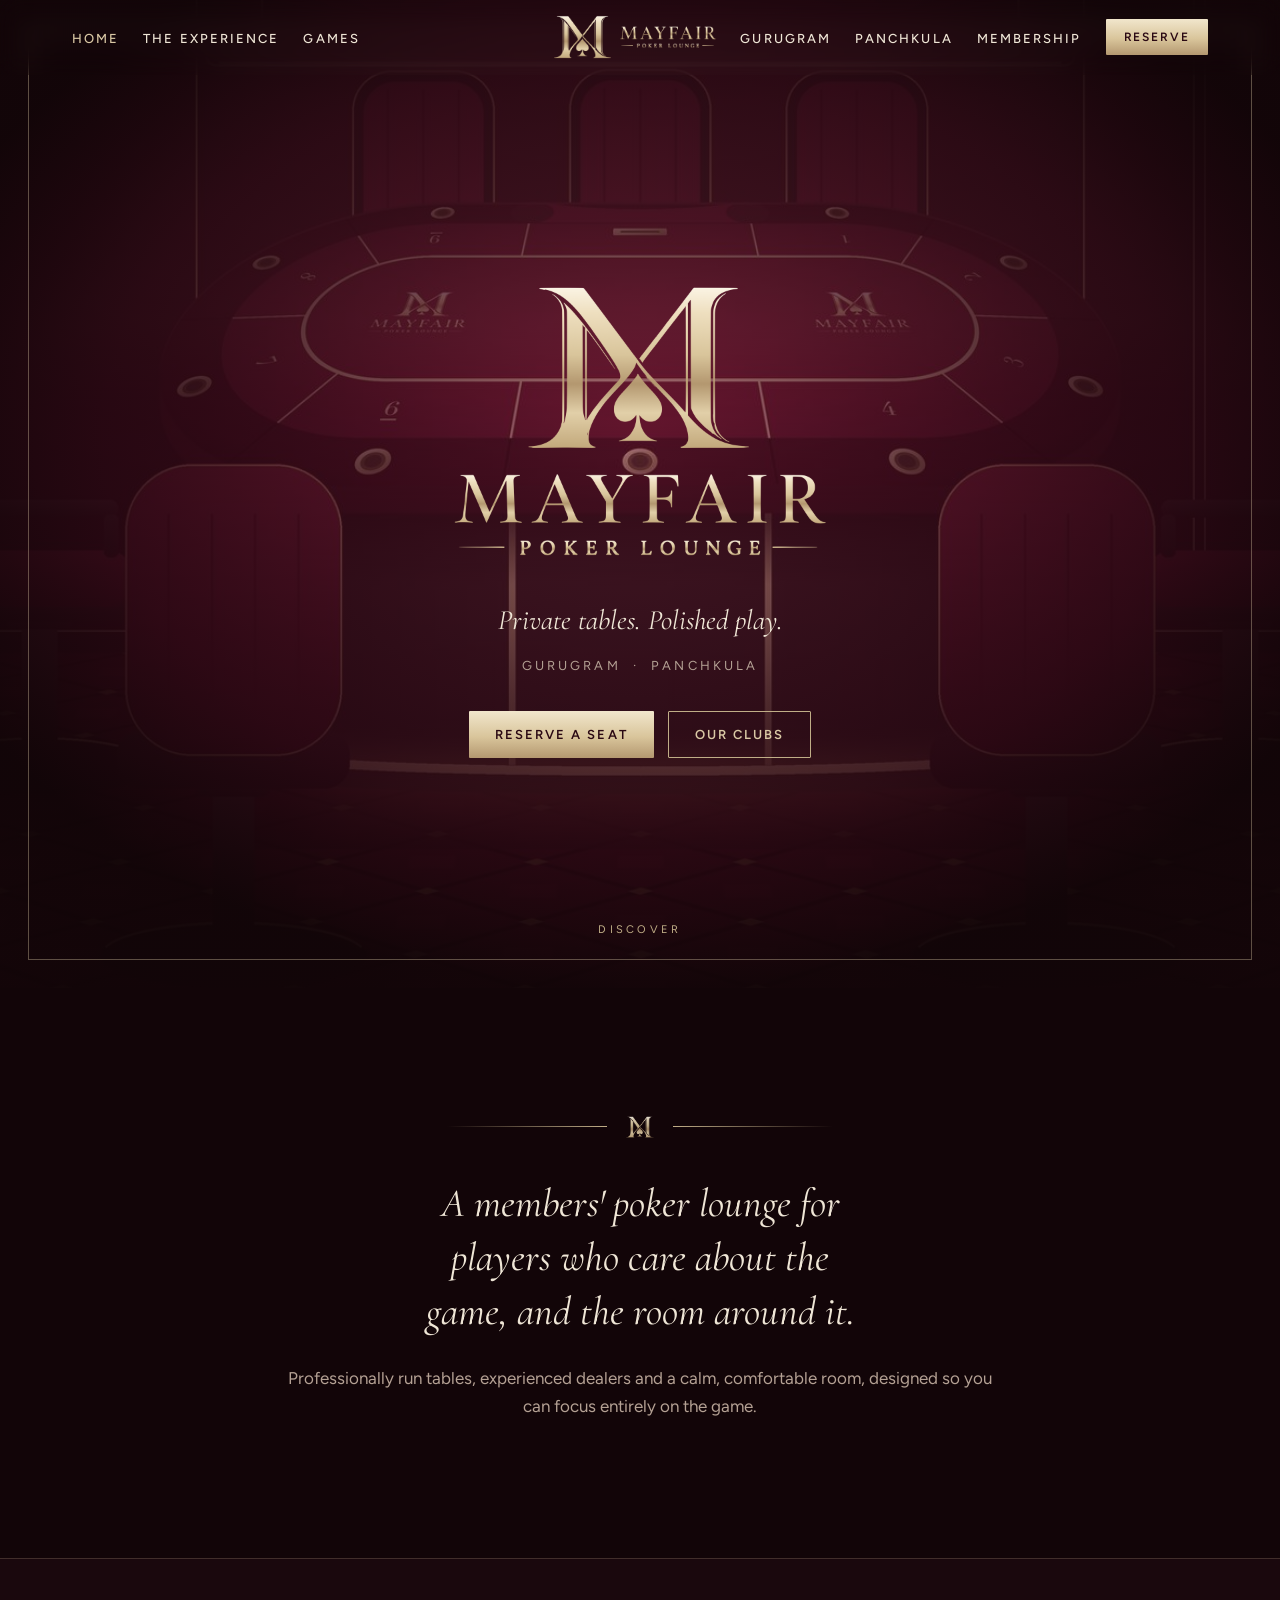
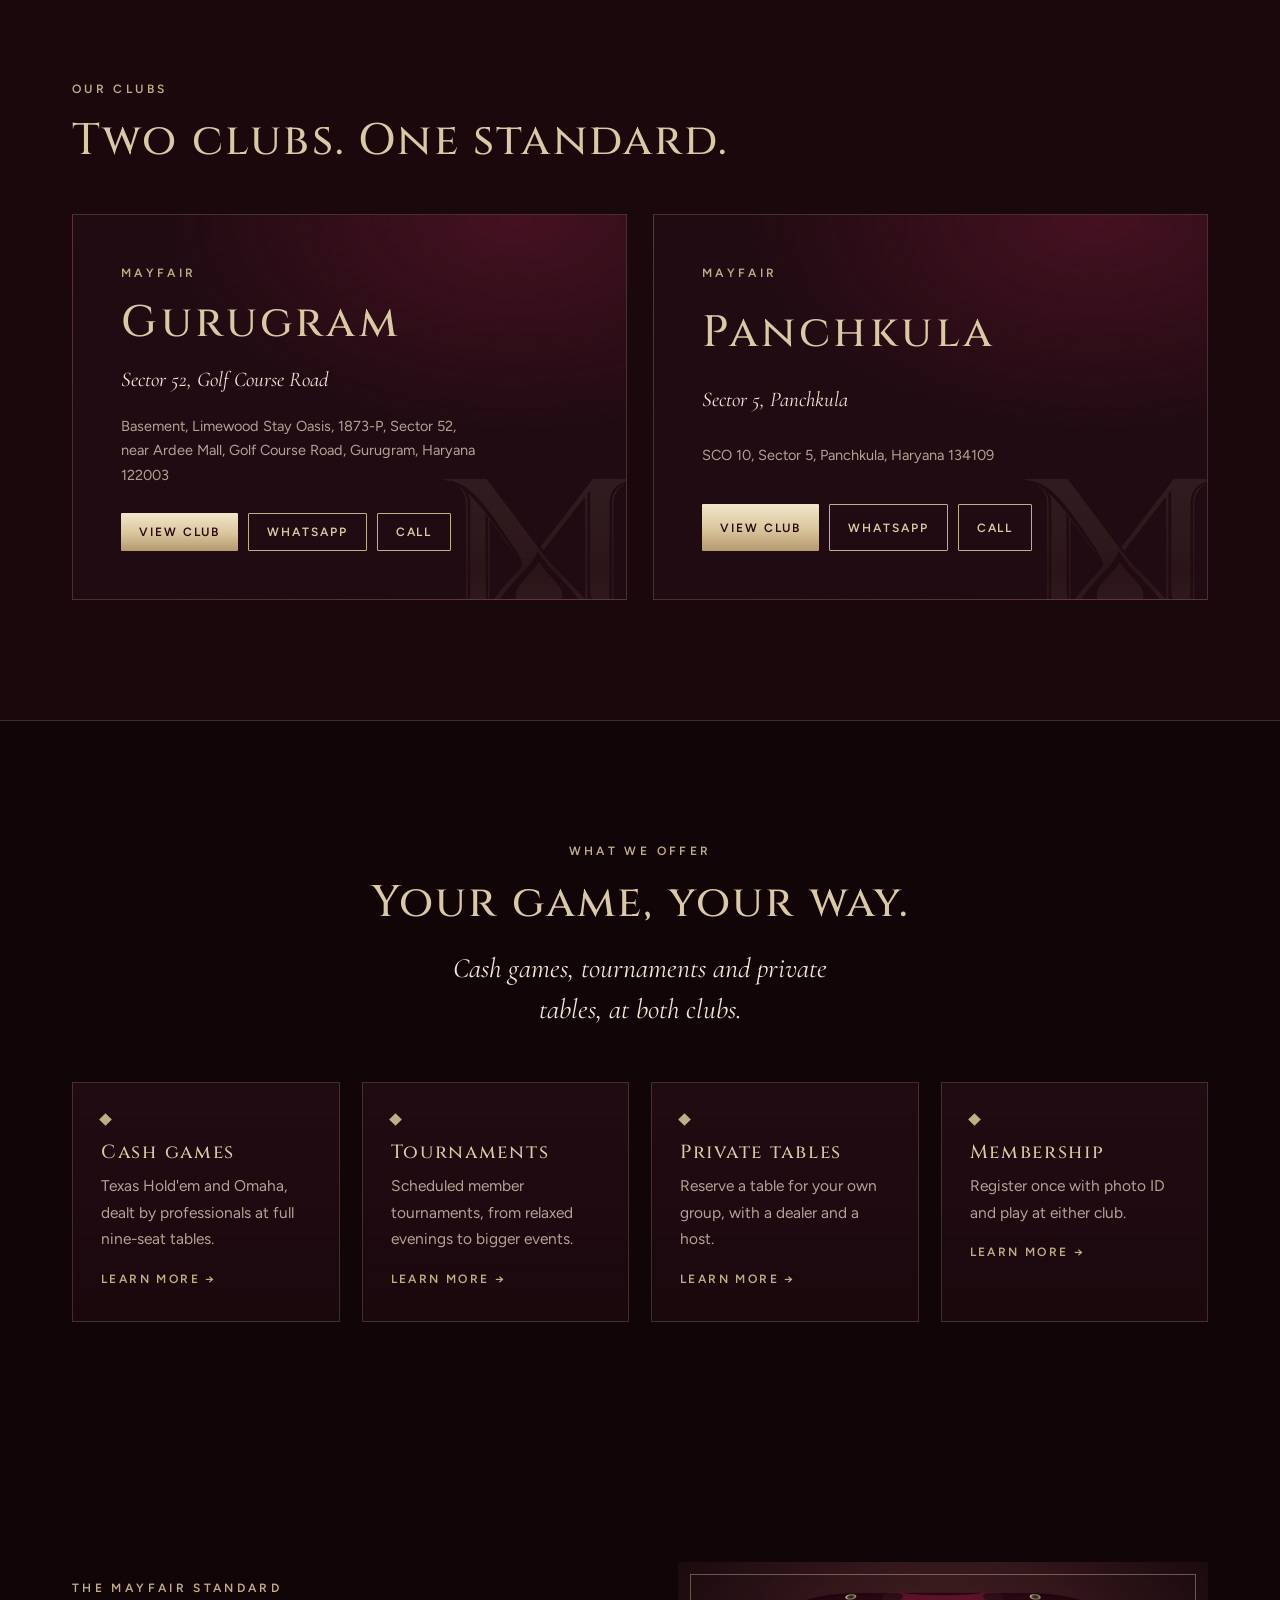
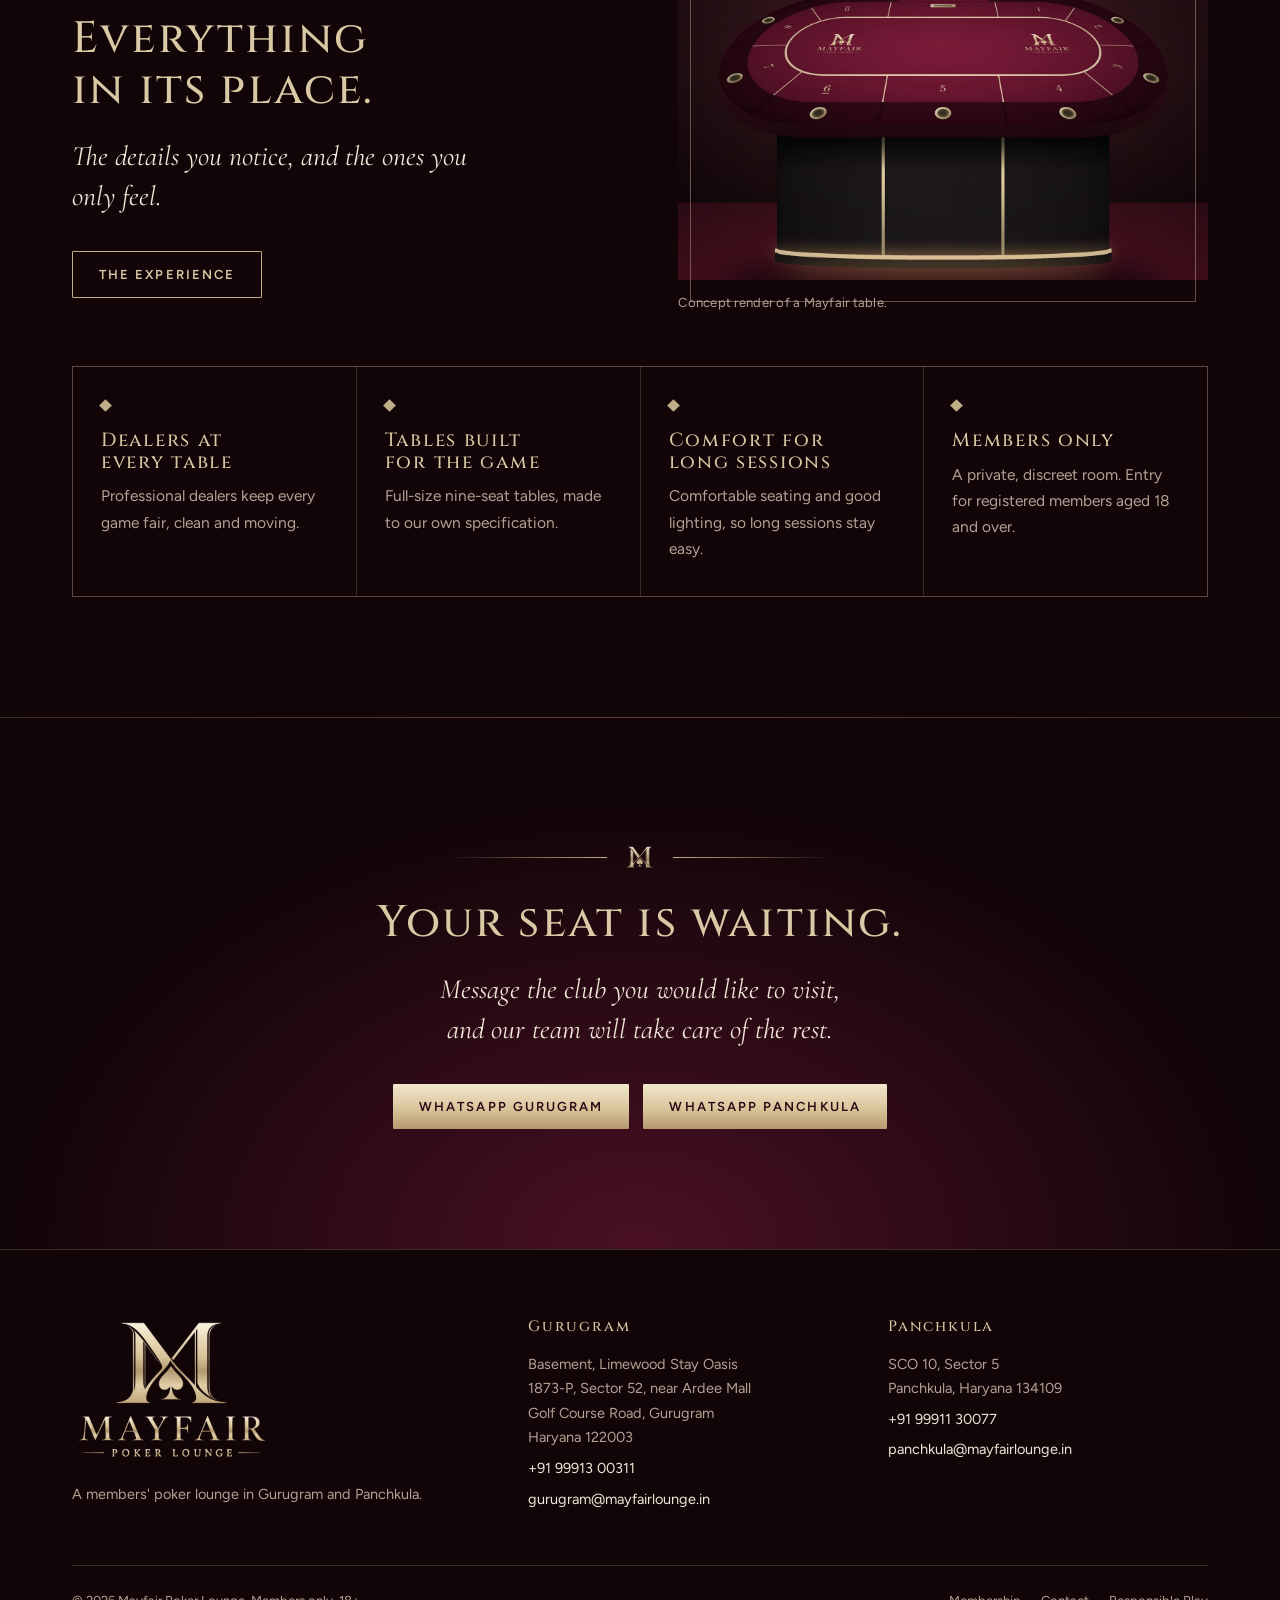
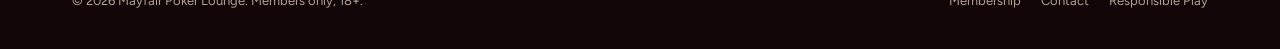
==== commit bb449596: "SEO: canonical www URLs, structured data, sitemap and robots - Canonical and Open Graph URLs use htt" ====
--- a/index.html
+++ b/index.html
@@ -3,18 +3,19 @@
 <head>
 <meta charset="utf-8">
 <meta name="viewport" content="width=device-width, initial-scale=1, viewport-fit=cover">
-<title>Mayfair Poker Lounge</title>
-<meta name="description" content="Mayfair Poker Lounge: a private members&#x27; poker club in Gurugram and Panchkula.">
+<title>Mayfair Poker Lounge | Poker Club in Gurugram & Panchkula</title>
+<meta name="description" content="Mayfair Poker Lounge (Mayfair Lounge) is a private members&#x27; poker club in Gurugram, Sector 52 on Golf Course Road, and Panchkula, Sector 5. Texas Hold&#x27;em, Omaha, tournaments and private tables.">
 <meta name="theme-color" content="#2A0813">
-<meta property="og:title" content="Mayfair Poker Lounge">
-<meta property="og:description" content="Mayfair Poker Lounge: a private members&#x27; poker club in Gurugram and Panchkula.">
-<meta property="og:image" content="https://mayfairlounge.in/assets/share-image.jpg">
-<meta property="og:url" content="https://mayfairlounge.in/">
-<link rel="canonical" href="https://mayfairlounge.in/">
+<meta property="og:title" content="Mayfair Poker Lounge | Poker Club in Gurugram &amp; Panchkula">
+<meta property="og:description" content="Mayfair Poker Lounge (Mayfair Lounge) is a private members&#x27; poker club in Gurugram, Sector 52 on Golf Course Road, and Panchkula, Sector 5. Texas Hold&#x27;em, Omaha, tournaments and private tables.">
+<meta property="og:image" content="https://www.mayfairlounge.in/assets/share-image.jpg">
+<meta property="og:url" content="https://www.mayfairlounge.in/">
+<link rel="canonical" href="https://www.mayfairlounge.in/">
 <link rel="icon" type="image/png" href="assets/favicon.png">
 <link rel="apple-touch-icon" href="assets/apple-touch-icon.png">
 <link rel="preconnect" href="https://fonts.googleapis.com"><link rel="preconnect" href="https://fonts.gstatic.com" crossorigin><link rel="stylesheet" href="https://fonts.googleapis.com/css2?family=Cinzel:wght@500;600&family=Cormorant+Garamond:ital,wght@1,500&family=Figtree:wght@400;500;600&display=swap">
 <link rel="stylesheet" href="assets/site.css">
+<script type="application/ld+json">{"@context": "https://schema.org", "@graph": [{"@type": "Organization", "@id": "https://www.mayfairlounge.in/#org", "name": "Mayfair Poker Lounge", "alternateName": "Mayfair Lounge", "url": "https://www.mayfairlounge.in/", "logo": "https://www.mayfairlounge.in/assets/icon-512.png", "image": "https://www.mayfairlounge.in/assets/share-image.jpg", "subOrganization": [{"@id": "https://www.mayfairlounge.in/gurugram.html#club"}, {"@id": "https://www.mayfairlounge.in/panchkula.html#club"}]}, {"@type": "WebSite", "@id": "https://www.mayfairlounge.in/#website", "url": "https://www.mayfairlounge.in/", "name": "Mayfair Poker Lounge", "publisher": {"@id": "https://www.mayfairlounge.in/#org"}}, {"@type": "EntertainmentBusiness", "@id": "https://www.mayfairlounge.in/gurugram.html#club", "name": "Mayfair Lounge - Poker Club Gurugram", "alternateName": "Mayfair Poker Lounge Gurugram", "description": "Mayfair Poker Lounge Gurugram is a private members' poker club on the lower level of Limewood Stay Oasis, Sector 52, a few minutes from Golf Course Road and Ardee Mall. Professional dealers, full-size tables and a calm, comfortable room, close to the heart of the city.", "url": "https://www.mayfairlounge.in/gurugram.html", "telephone": "+919991300311", "email": "gurugram@mayfairlounge.in", "image": "https://www.mayfairlounge.in/assets/share-image.jpg", "logo": "https://www.mayfairlounge.in/assets/icon-512.png", "hasMap": "https://www.google.com/maps/search/?api=1&query=Mayfair+Lounge+-+Poker+Club+Gurugram%2C+Limewood+Stay+Oasis%2C+Sector+52%2C+Gurugram", "address": {"@type": "PostalAddress", "streetAddress": "Basement, Limewood Stay Oasis, 1873-P, Sector 52", "addressLocality": "Gurugram", "addressRegion": "Haryana", "postalCode": "122003", "addressCountry": "IN"}, "parentOrganization": {"@id": "https://www.mayfairlounge.in/#org"}, "publicAccess": false, "keywords": "poker club, poker lounge, Texas Hold'em, Omaha, poker tournaments, Gurugram"}, {"@type": "EntertainmentBusiness", "@id": "https://www.mayfairlounge.in/panchkula.html#club", "name": "Mayfair Lounge - Poker Club Panchkula", "alternateName": "Mayfair Poker Lounge Panchkula", "description": "Mayfair Poker Lounge Panchkula is a private members' poker club at SCO 10, Sector 5, Panchkula, welcoming players from Chandigarh, Panchkula and Mohali. It offers the same standard as our Gurugram club: professionally run tables, experienced dealers and a quiet, private setting.", "url": "https://www.mayfairlounge.in/panchkula.html", "telephone": "+919991130077", "email": "panchkula@mayfairlounge.in", "image": "https://www.mayfairlounge.in/assets/share-image.jpg", "logo": "https://www.mayfairlounge.in/assets/icon-512.png", "hasMap": "https://www.google.com/maps/search/?api=1&query=Mayfair+Lounge+-+Poker+Club+Panchkula%2C+SCO+10%2C+Sector+5%2C+Panchkula", "address": {"@type": "PostalAddress", "streetAddress": "SCO 10, Sector 5", "addressLocality": "Panchkula", "addressRegion": "Haryana", "postalCode": "134109", "addressCountry": "IN"}, "parentOrganization": {"@id": "https://www.mayfairlounge.in/#org"}, "publicAccess": false, "keywords": "poker club, poker lounge, Texas Hold'em, Omaha, poker tournaments, Panchkula"}]}</script>
 </head>
 <body class="home">
 <a class="skip-link" href="#main">Skip to content</a>
@@ -45,7 +46,7 @@
 </div></section>
 <section id="clubs" class="band"><div class="wrap">
   <p class="eyebrow">Our Clubs</p><h2>Two clubs. One standard.</h2>
-  <div class="club-grid"><article class="club-card"><img class="mark" src="assets/monogram.png" alt=""><span class="eyebrow" style="margin:0">Mayfair</span><h3 class="city"><a href="gurugram.html">Gurugram</a></h3><span class="where">Sector 52, Golf Course Road</span><span class="addr">Basement, Limewood Stay Oasis, 1873-P, Sector 52, near Ardee Mall, Golf Course Road, Gurugram, Haryana 122022</span><div class="card-actions"><a class="btn btn-gold btn-sm" href="gurugram.html">View club</a><a class="btn btn-line btn-sm" href="https://wa.me/919991300311?text=Hello%20Mayfair%20Gurugram%2C%20I%20would%20like%20to%20reserve%20a%20seat." target="_blank" rel="noopener">WhatsApp</a><a class="btn btn-line btn-sm" href="tel:+919991300311">Call</a></div></article><article class="club-card"><img class="mark" src="assets/monogram.png" alt=""><span class="eyebrow" style="margin:0">Mayfair</span><h3 class="city"><a href="panchkula.html">Panchkula</a></h3><span class="where">Sector 5, Panchkula</span><span class="addr">SCO 10, Sector 5, Panchkula, Haryana 134109</span><div class="card-actions"><a class="btn btn-gold btn-sm" href="panchkula.html">View club</a><a class="btn btn-line btn-sm" href="https://wa.me/919991130077?text=Hello%20Mayfair%20Panchkula%2C%20I%20would%20like%20to%20reserve%20a%20seat." target="_blank" rel="noopener">WhatsApp</a><a class="btn btn-line btn-sm" href="tel:+919991130077">Call</a></div></article></div>
+  <div class="club-grid"><article class="club-card"><img class="mark" src="assets/monogram.png" alt=""><span class="eyebrow" style="margin:0">Mayfair</span><h3 class="city"><a href="gurugram.html">Gurugram</a></h3><span class="where">Sector 52, Golf Course Road</span><span class="addr">Basement, Limewood Stay Oasis, 1873-P, Sector 52, near Ardee Mall, Golf Course Road, Gurugram, Haryana 122003</span><div class="card-actions"><a class="btn btn-gold btn-sm" href="gurugram.html">View club</a><a class="btn btn-line btn-sm" href="https://wa.me/919991300311?text=Hello%20Mayfair%20Gurugram%2C%20I%20would%20like%20to%20reserve%20a%20seat." target="_blank" rel="noopener">WhatsApp</a><a class="btn btn-line btn-sm" href="tel:+919991300311">Call</a></div></article><article class="club-card"><img class="mark" src="assets/monogram.png" alt=""><span class="eyebrow" style="margin:0">Mayfair</span><h3 class="city"><a href="panchkula.html">Panchkula</a></h3><span class="where">Sector 5, Panchkula</span><span class="addr">SCO 10, Sector 5, Panchkula, Haryana 134109</span><div class="card-actions"><a class="btn btn-gold btn-sm" href="panchkula.html">View club</a><a class="btn btn-line btn-sm" href="https://wa.me/919991130077?text=Hello%20Mayfair%20Panchkula%2C%20I%20would%20like%20to%20reserve%20a%20seat." target="_blank" rel="noopener">WhatsApp</a><a class="btn btn-line btn-sm" href="tel:+919991130077">Call</a></div></article></div>
 </div></section>
 <section id="offerings"><div class="wrap">
   <div class="center"><p class="eyebrow">What We Offer</p><h2>Your game, your way.</h2><p class="lede">Cash games, tournaments and private tables, at both clubs.</p></div>
@@ -71,7 +72,7 @@
   <div class="wrap">
     <div class="foot-grid">
       <div><img src="assets/logo-stacked.png" alt="Mayfair Poker Lounge"><p style="margin-top:18px">A members' poker lounge in Gurugram and Panchkula.</p></div>
-      <div><h4>Gurugram</h4><p>Basement, Limewood Stay Oasis<br>1873-P, Sector 52, near Ardee Mall<br>Golf Course Road, Gurugram<br>Haryana 122022</p><p><a href="tel:+919991300311">+91 99913 00311</a></p><p><a href="mailto:gurugram@mayfairlounge.in">gurugram@mayfairlounge.in</a></p></div>
+      <div><h4>Gurugram</h4><p>Basement, Limewood Stay Oasis<br>1873-P, Sector 52, near Ardee Mall<br>Golf Course Road, Gurugram<br>Haryana 122003</p><p><a href="tel:+919991300311">+91 99913 00311</a></p><p><a href="mailto:gurugram@mayfairlounge.in">gurugram@mayfairlounge.in</a></p></div>
       <div><h4>Panchkula</h4><p>SCO 10, Sector 5<br>Panchkula, Haryana 134109</p><p><a href="tel:+919991130077">+91 99911 30077</a></p><p><a href="mailto:panchkula@mayfairlounge.in">panchkula@mayfairlounge.in</a></p></div>
     </div>
     <div class="foot-base">
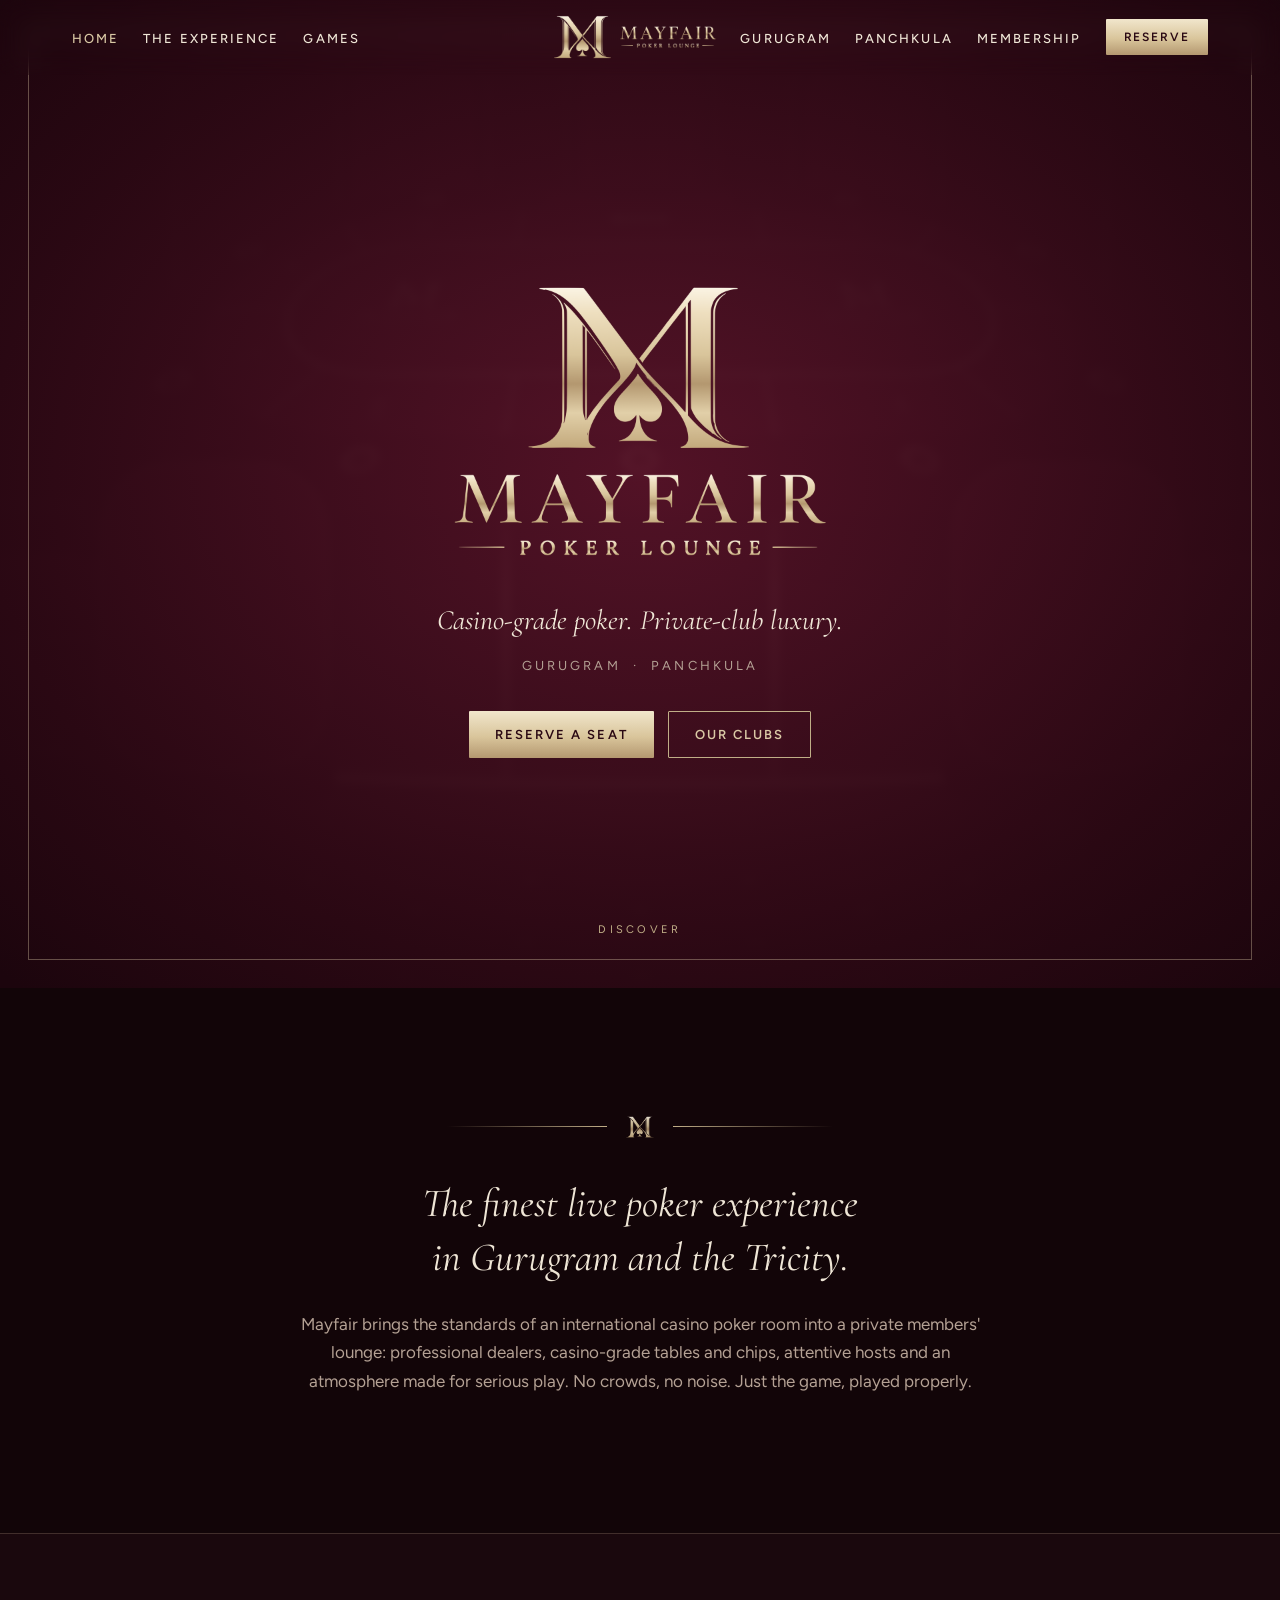
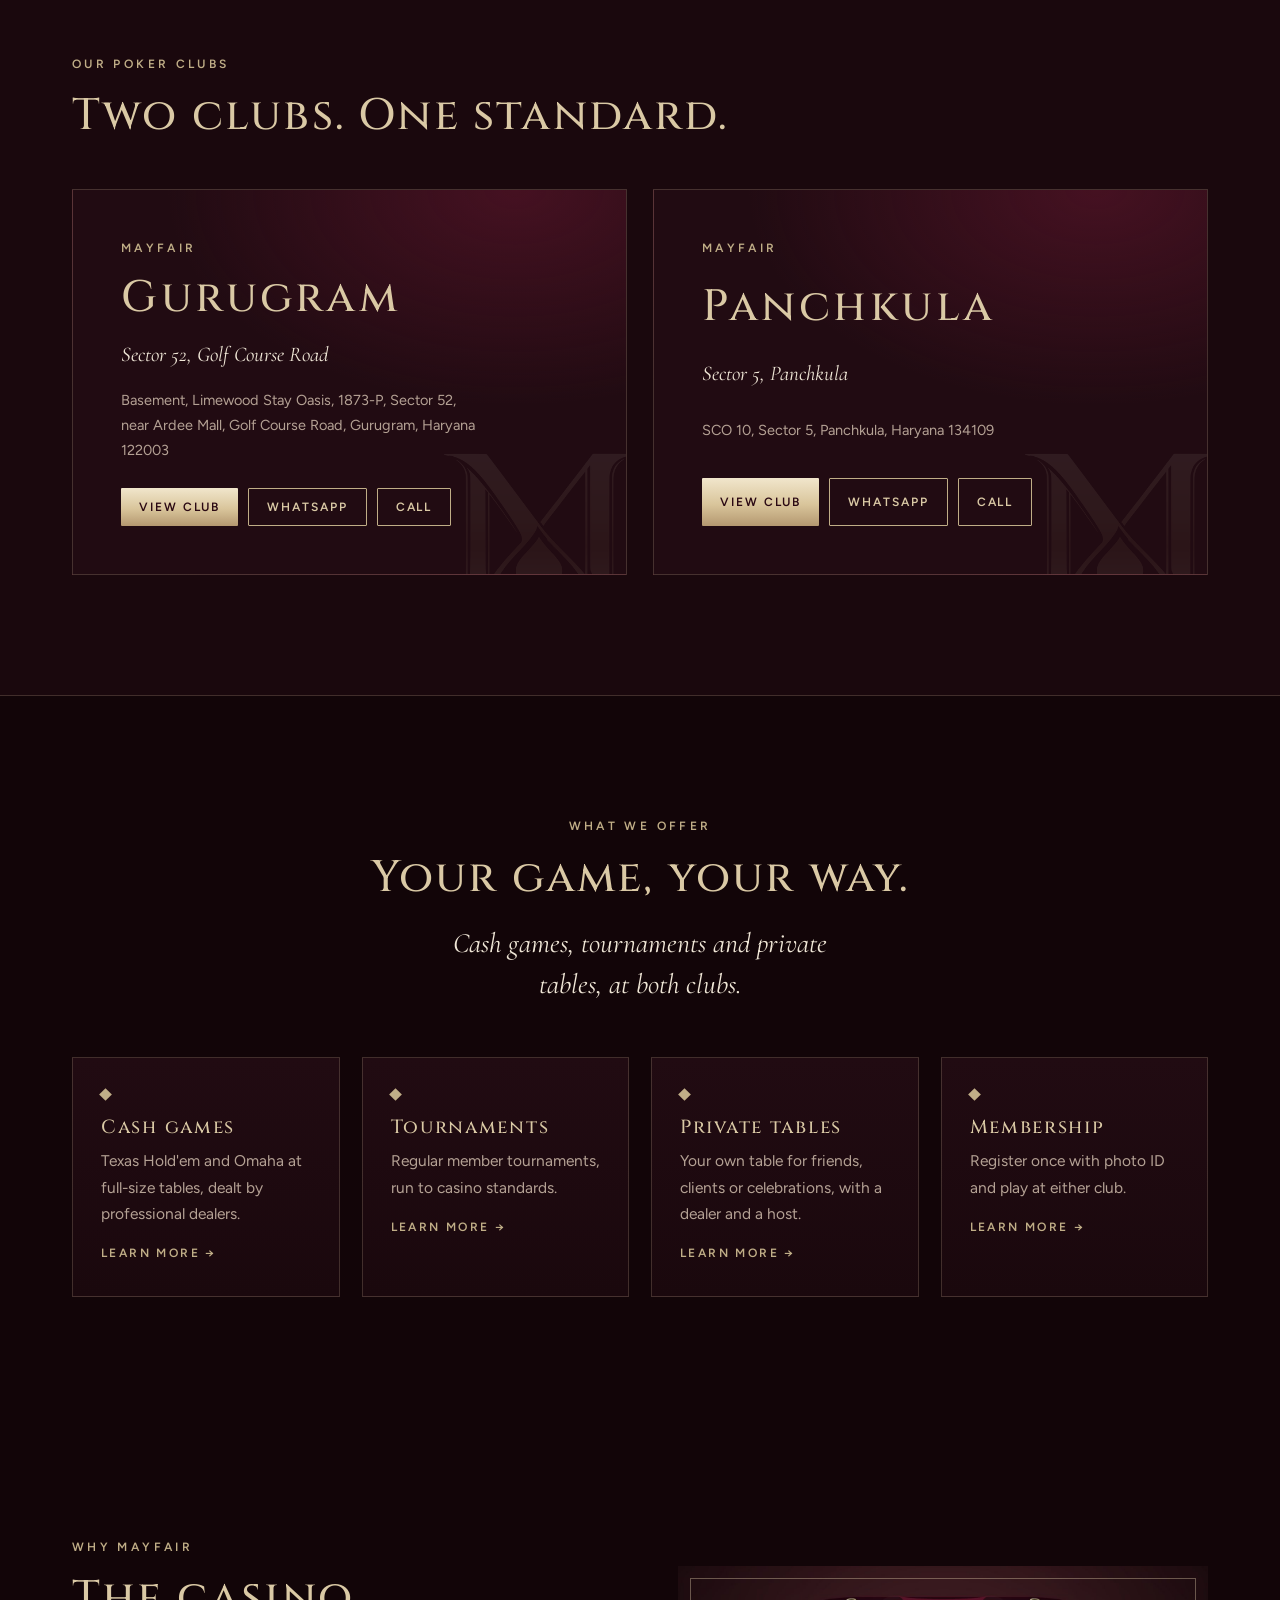
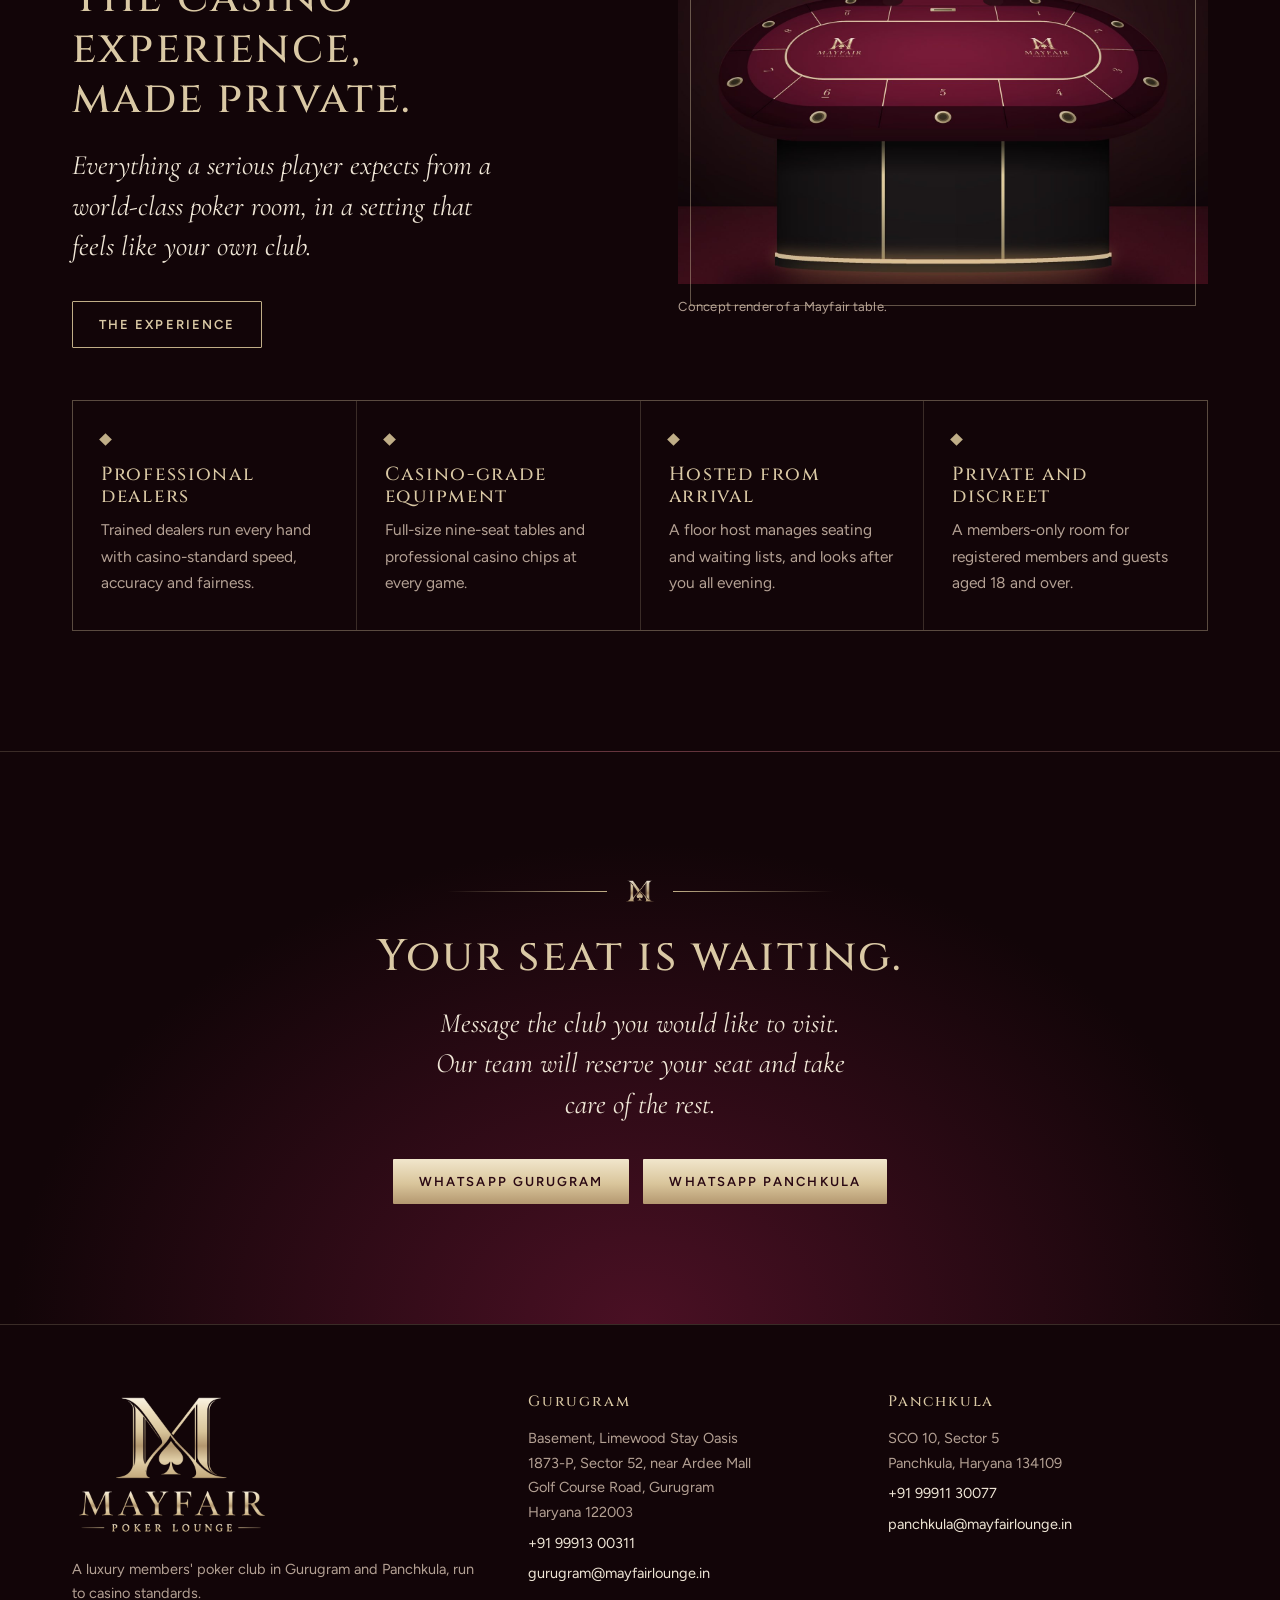
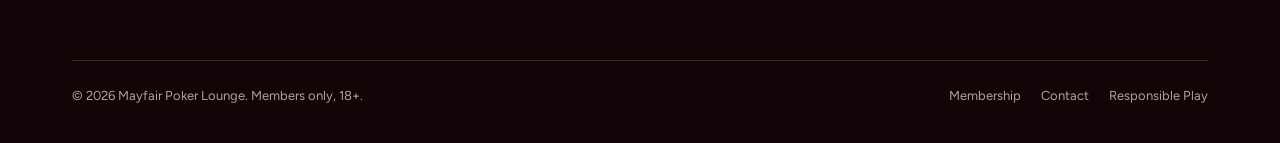
==== commit dcd69ec5: "Premium positioning: calmer hero, casino-grade luxury copy, local SEO titles and club FAQs Co-Author" ====
--- a/index.html
+++ b/index.html
@@ -3,19 +3,22 @@
 <head>
 <meta charset="utf-8">
 <meta name="viewport" content="width=device-width, initial-scale=1, viewport-fit=cover">
-<title>Mayfair Poker Lounge | Poker Club in Gurugram & Panchkula</title>
-<meta name="description" content="Mayfair Poker Lounge (Mayfair Lounge) is a private members&#x27; poker club in Gurugram, Sector 52 on Golf Course Road, and Panchkula, Sector 5. Texas Hold&#x27;em, Omaha, tournaments and private tables.">
+<title>Mayfair Poker Lounge | Luxury Poker Club in Gurugram & Panchkula</title>
+<meta name="description" content="Mayfair Poker Lounge is a luxury private poker club in Gurugram (Sector 52, Golf Course Road) and Panchkula (Sector 5). Casino-grade Texas Hold&#x27;em, Omaha, tournaments and private tables with professional dealers.">
 <meta name="theme-color" content="#2A0813">
-<meta property="og:title" content="Mayfair Poker Lounge | Poker Club in Gurugram &amp; Panchkula">
-<meta property="og:description" content="Mayfair Poker Lounge (Mayfair Lounge) is a private members&#x27; poker club in Gurugram, Sector 52 on Golf Course Road, and Panchkula, Sector 5. Texas Hold&#x27;em, Omaha, tournaments and private tables.">
+<meta property="og:title" content="Mayfair Poker Lounge | Luxury Poker Club in Gurugram &amp; Panchkula">
+<meta property="og:description" content="Mayfair Poker Lounge is a luxury private poker club in Gurugram (Sector 52, Golf Course Road) and Panchkula (Sector 5). Casino-grade Texas Hold&#x27;em, Omaha, tournaments and private tables with professional dealers.">
 <meta property="og:image" content="https://www.mayfairlounge.in/assets/share-image.jpg">
 <meta property="og:url" content="https://www.mayfairlounge.in/">
 <link rel="canonical" href="https://www.mayfairlounge.in/">
-<link rel="icon" type="image/png" href="assets/favicon.png">
+<link rel="icon" href="favicon.ico" sizes="48x48">
+<link rel="icon" type="image/png" sizes="192x192" href="assets/favicon-192.png">
+<link rel="icon" type="image/png" sizes="96x96" href="assets/favicon-96.png">
+<link rel="icon" type="image/png" sizes="48x48" href="assets/favicon-48.png">
 <link rel="apple-touch-icon" href="assets/apple-touch-icon.png">
 <link rel="preconnect" href="https://fonts.googleapis.com"><link rel="preconnect" href="https://fonts.gstatic.com" crossorigin><link rel="stylesheet" href="https://fonts.googleapis.com/css2?family=Cinzel:wght@500;600&family=Cormorant+Garamond:ital,wght@1,500&family=Figtree:wght@400;500;600&display=swap">
 <link rel="stylesheet" href="assets/site.css">
-<script type="application/ld+json">{"@context": "https://schema.org", "@graph": [{"@type": "Organization", "@id": "https://www.mayfairlounge.in/#org", "name": "Mayfair Poker Lounge", "alternateName": "Mayfair Lounge", "url": "https://www.mayfairlounge.in/", "logo": "https://www.mayfairlounge.in/assets/icon-512.png", "image": "https://www.mayfairlounge.in/assets/share-image.jpg", "subOrganization": [{"@id": "https://www.mayfairlounge.in/gurugram.html#club"}, {"@id": "https://www.mayfairlounge.in/panchkula.html#club"}]}, {"@type": "WebSite", "@id": "https://www.mayfairlounge.in/#website", "url": "https://www.mayfairlounge.in/", "name": "Mayfair Poker Lounge", "publisher": {"@id": "https://www.mayfairlounge.in/#org"}}, {"@type": "EntertainmentBusiness", "@id": "https://www.mayfairlounge.in/gurugram.html#club", "name": "Mayfair Lounge - Poker Club Gurugram", "alternateName": "Mayfair Poker Lounge Gurugram", "description": "Mayfair Poker Lounge Gurugram is a private members' poker club on the lower level of Limewood Stay Oasis, Sector 52, a few minutes from Golf Course Road and Ardee Mall. Professional dealers, full-size tables and a calm, comfortable room, close to the heart of the city.", "url": "https://www.mayfairlounge.in/gurugram.html", "telephone": "+919991300311", "email": "gurugram@mayfairlounge.in", "image": "https://www.mayfairlounge.in/assets/share-image.jpg", "logo": "https://www.mayfairlounge.in/assets/icon-512.png", "hasMap": "https://www.google.com/maps/search/?api=1&query=Mayfair+Lounge+-+Poker+Club+Gurugram%2C+Limewood+Stay+Oasis%2C+Sector+52%2C+Gurugram", "address": {"@type": "PostalAddress", "streetAddress": "Basement, Limewood Stay Oasis, 1873-P, Sector 52", "addressLocality": "Gurugram", "addressRegion": "Haryana", "postalCode": "122003", "addressCountry": "IN"}, "parentOrganization": {"@id": "https://www.mayfairlounge.in/#org"}, "publicAccess": false, "keywords": "poker club, poker lounge, Texas Hold'em, Omaha, poker tournaments, Gurugram"}, {"@type": "EntertainmentBusiness", "@id": "https://www.mayfairlounge.in/panchkula.html#club", "name": "Mayfair Lounge - Poker Club Panchkula", "alternateName": "Mayfair Poker Lounge Panchkula", "description": "Mayfair Poker Lounge Panchkula is a private members' poker club at SCO 10, Sector 5, Panchkula, welcoming players from Chandigarh, Panchkula and Mohali. It offers the same standard as our Gurugram club: professionally run tables, experienced dealers and a quiet, private setting.", "url": "https://www.mayfairlounge.in/panchkula.html", "telephone": "+919991130077", "email": "panchkula@mayfairlounge.in", "image": "https://www.mayfairlounge.in/assets/share-image.jpg", "logo": "https://www.mayfairlounge.in/assets/icon-512.png", "hasMap": "https://www.google.com/maps/search/?api=1&query=Mayfair+Lounge+-+Poker+Club+Panchkula%2C+SCO+10%2C+Sector+5%2C+Panchkula", "address": {"@type": "PostalAddress", "streetAddress": "SCO 10, Sector 5", "addressLocality": "Panchkula", "addressRegion": "Haryana", "postalCode": "134109", "addressCountry": "IN"}, "parentOrganization": {"@id": "https://www.mayfairlounge.in/#org"}, "publicAccess": false, "keywords": "poker club, poker lounge, Texas Hold'em, Omaha, poker tournaments, Panchkula"}]}</script>
+<script type="application/ld+json">{"@context": "https://schema.org", "@graph": [{"@type": "Organization", "@id": "https://www.mayfairlounge.in/#org", "name": "Mayfair Poker Lounge", "alternateName": "Mayfair Lounge", "url": "https://www.mayfairlounge.in/", "logo": "https://www.mayfairlounge.in/assets/icon-512.png", "image": "https://www.mayfairlounge.in/assets/share-image.jpg", "subOrganization": [{"@id": "https://www.mayfairlounge.in/gurugram.html#club"}, {"@id": "https://www.mayfairlounge.in/panchkula.html#club"}]}, {"@type": "WebSite", "@id": "https://www.mayfairlounge.in/#website", "url": "https://www.mayfairlounge.in/", "name": "Mayfair Poker Lounge", "publisher": {"@id": "https://www.mayfairlounge.in/#org"}}, {"@type": "EntertainmentBusiness", "@id": "https://www.mayfairlounge.in/gurugram.html#club", "name": "Mayfair Lounge - Poker Club Gurugram", "alternateName": "Mayfair Poker Lounge Gurugram", "description": "Mayfair Poker Lounge Gurugram brings a casino-grade poker room to Sector 52, on the lower level of Limewood Stay Oasis, minutes from Golf Course Road and Ardee Mall. Professional dealers, full-size tables, attentive hosts and a private, comfortable room make it the place for serious poker in Gurugram.", "url": "https://www.mayfairlounge.in/gurugram.html", "telephone": "+919991300311", "email": "gurugram@mayfairlounge.in", "image": "https://www.mayfairlounge.in/assets/share-image.jpg", "logo": "https://www.mayfairlounge.in/assets/icon-512.png", "hasMap": "https://www.google.com/maps/search/?api=1&query=Mayfair+Lounge+-+Poker+Club+Gurugram%2C+Limewood+Stay+Oasis%2C+Sector+52%2C+Gurugram", "address": {"@type": "PostalAddress", "streetAddress": "Basement, Limewood Stay Oasis, 1873-P, Sector 52", "addressLocality": "Gurugram", "addressRegion": "Haryana", "postalCode": "122003", "addressCountry": "IN"}, "parentOrganization": {"@id": "https://www.mayfairlounge.in/#org"}, "publicAccess": false, "areaServed": [{"@type": "City", "name": "Gurugram"}, {"@type": "City", "name": "Delhi NCR"}], "slogan": "Casino-grade poker. Private-club luxury.", "keywords": "poker club Gurugram, luxury poker lounge, poker room Gurugram, live poker, Texas Hold'em, Omaha, poker tournaments, private poker tables, Gurugram, Golf Course Road, DLF and South City"}, {"@type": "EntertainmentBusiness", "@id": "https://www.mayfairlounge.in/panchkula.html#club", "name": "Mayfair Lounge - Poker Club Panchkula", "alternateName": "Mayfair Poker Lounge Panchkula", "description": "Mayfair Poker Lounge Panchkula brings a casino-grade poker room to SCO 10, Sector 5, for players from across Panchkula, Chandigarh and Mohali. Professional dealers, full-size tables, attentive hosts and a private, comfortable room make it the Tricity's home for serious poker.", "url": "https://www.mayfairlounge.in/panchkula.html", "telephone": "+919991130077", "email": "panchkula@mayfairlounge.in", "image": "https://www.mayfairlounge.in/assets/share-image.jpg", "logo": "https://www.mayfairlounge.in/assets/icon-512.png", "hasMap": "https://www.google.com/maps/search/?api=1&query=Mayfair+Lounge+-+Poker+Club+Panchkula%2C+SCO+10%2C+Sector+5%2C+Panchkula", "address": {"@type": "PostalAddress", "streetAddress": "SCO 10, Sector 5", "addressLocality": "Panchkula", "addressRegion": "Haryana", "postalCode": "134109", "addressCountry": "IN"}, "parentOrganization": {"@id": "https://www.mayfairlounge.in/#org"}, "publicAccess": false, "areaServed": [{"@type": "City", "name": "Panchkula"}, {"@type": "City", "name": "Chandigarh"}, {"@type": "City", "name": "Mohali"}, {"@type": "City", "name": "Zirakpur"}], "slogan": "Casino-grade poker. Private-club luxury.", "keywords": "poker club Panchkula, luxury poker lounge, poker room Panchkula, live poker, Texas Hold'em, Omaha, poker tournaments, private poker tables, Panchkula, Chandigarh and Mohali"}]}</script>
 </head>
 <body class="home">
 <a class="skip-link" href="#main">Skip to content</a>
@@ -32,8 +35,8 @@
 <section class="hero">
   <div class="hero-bg anim" style="background-image:url(assets/hero.jpg)"></div>
   <div class="hero-inner">
-    <img class="hero-logo fade-up" src="assets/logo-stacked.png" alt="Mayfair Poker Lounge">
-    <p class="lede fade-up d2">Private tables. Polished play.</p>
+    <h1 class="hero-h1"><img class="hero-logo fade-up" src="assets/logo-stacked.png" alt="Mayfair Poker Lounge, luxury poker club in Gurugram and Panchkula"></h1>
+    <p class="lede fade-up d2">Casino-grade poker. Private-club luxury.</p>
     <p class="sub fade-up d3">Gurugram &nbsp;&middot;&nbsp; Panchkula</p>
     <div class="ctas fade-up d4" style="justify-content:center"><a class="btn btn-gold" href="contact.html">Reserve a seat</a><a class="btn btn-line" href="#clubs">Our clubs</a></div>
   </div>
@@ -41,37 +44,37 @@
 </section>
 <section id="intro"><div class="wrap center">
   <div class="orn" aria-hidden="true"><span></span><img src="assets/monogram.png" alt=""><span></span></div>
-  <p class="statement" style="margin-top:30px">A members' poker lounge for players who care about the game, and the room around it.</p>
-  <p class="muted" style="margin-top:26px">Professionally run tables, experienced dealers and a calm, comfortable room, designed so you can focus entirely on the game.</p>
+  <p class="statement" style="margin-top:30px">The finest live poker experience in Gurugram and the Tricity.</p>
+  <p class="muted" style="margin-top:26px">Mayfair brings the standards of an international casino poker room into a private members' lounge: professional dealers, casino-grade tables and chips, attentive hosts and an atmosphere made for serious play. No crowds, no noise. Just the game, played properly.</p>
 </div></section>
 <section id="clubs" class="band"><div class="wrap">
-  <p class="eyebrow">Our Clubs</p><h2>Two clubs. One standard.</h2>
+  <p class="eyebrow">Our Poker Clubs</p><h2>Two clubs. One standard.</h2>
   <div class="club-grid"><article class="club-card"><img class="mark" src="assets/monogram.png" alt=""><span class="eyebrow" style="margin:0">Mayfair</span><h3 class="city"><a href="gurugram.html">Gurugram</a></h3><span class="where">Sector 52, Golf Course Road</span><span class="addr">Basement, Limewood Stay Oasis, 1873-P, Sector 52, near Ardee Mall, Golf Course Road, Gurugram, Haryana 122003</span><div class="card-actions"><a class="btn btn-gold btn-sm" href="gurugram.html">View club</a><a class="btn btn-line btn-sm" href="https://wa.me/919991300311?text=Hello%20Mayfair%20Gurugram%2C%20I%20would%20like%20to%20reserve%20a%20seat." target="_blank" rel="noopener">WhatsApp</a><a class="btn btn-line btn-sm" href="tel:+919991300311">Call</a></div></article><article class="club-card"><img class="mark" src="assets/monogram.png" alt=""><span class="eyebrow" style="margin:0">Mayfair</span><h3 class="city"><a href="panchkula.html">Panchkula</a></h3><span class="where">Sector 5, Panchkula</span><span class="addr">SCO 10, Sector 5, Panchkula, Haryana 134109</span><div class="card-actions"><a class="btn btn-gold btn-sm" href="panchkula.html">View club</a><a class="btn btn-line btn-sm" href="https://wa.me/919991130077?text=Hello%20Mayfair%20Panchkula%2C%20I%20would%20like%20to%20reserve%20a%20seat." target="_blank" rel="noopener">WhatsApp</a><a class="btn btn-line btn-sm" href="tel:+919991130077">Call</a></div></article></div>
 </div></section>
 <section id="offerings"><div class="wrap">
   <div class="center"><p class="eyebrow">What We Offer</p><h2>Your game, your way.</h2><p class="lede">Cash games, tournaments and private tables, at both clubs.</p></div>
-  <div class="offers"><a class="offer" href="games.html"><span class="dia"></span><h3>Cash games</h3><p>Texas Hold'em and Omaha, dealt by professionals at full nine-seat tables.</p><span class="more">Learn more &rarr;</span></a><a class="offer" href="games.html"><span class="dia"></span><h3>Tournaments</h3><p>Scheduled member tournaments, from relaxed evenings to bigger events.</p><span class="more">Learn more &rarr;</span></a><a class="offer" href="games.html"><span class="dia"></span><h3>Private tables</h3><p>Reserve a table for your own group, with a dealer and a host.</p><span class="more">Learn more &rarr;</span></a><a class="offer" href="membership.html"><span class="dia"></span><h3>Membership</h3><p>Register once with photo ID and play at either club.</p><span class="more">Learn more &rarr;</span></a></div>
+  <div class="offers"><a class="offer" href="games.html"><span class="dia"></span><h3>Cash games</h3><p>Texas Hold'em and Omaha at full-size tables, dealt by professional dealers.</p><span class="more">Learn more &rarr;</span></a><a class="offer" href="games.html"><span class="dia"></span><h3>Tournaments</h3><p>Regular member tournaments, run to casino standards.</p><span class="more">Learn more &rarr;</span></a><a class="offer" href="games.html"><span class="dia"></span><h3>Private tables</h3><p>Your own table for friends, clients or celebrations, with a dealer and a host.</p><span class="more">Learn more &rarr;</span></a><a class="offer" href="membership.html"><span class="dia"></span><h3>Membership</h3><p>Register once with photo ID and play at either club.</p><span class="more">Learn more &rarr;</span></a></div>
 </div></section>
 <section><div class="wrap">
   <div class="split">
-    <div><p class="eyebrow">The Mayfair Standard</p><h2>Everything in its place.</h2>
-      <p class="lede">The details you notice, and the ones you only feel.</p>
+    <div><p class="eyebrow">Why Mayfair</p><h2>The casino experience, made private.</h2>
+      <p class="lede">Everything a serious player expects from a world-class poker room, in a setting that feels like your own club.</p>
       <div class="ctas"><a class="btn btn-line" href="experience.html">The Experience</a></div></div>
-    <figure class="frame"><img src="assets/table.jpg" alt="Concept render of a Mayfair poker table" width="1500" height="900" loading="lazy"><figcaption class="caption">Concept render of a Mayfair table.</figcaption></figure>
+    <figure class="frame"><img src="assets/table.jpg" alt="Luxury poker table at Mayfair Poker Lounge (concept render)" width="1500" height="900" loading="lazy"><figcaption class="caption">Concept render of a Mayfair table.</figcaption></figure>
   </div>
   <div class="pillars">
-    <div class="pillar"><div class="dia"></div><h3>Dealers at every table</h3><p>Professional dealers keep every game fair, clean and moving.</p></div>
-    <div class="pillar"><div class="dia"></div><h3>Tables built for the game</h3><p>Full-size nine-seat tables, made to our own specification.</p></div>
-    <div class="pillar"><div class="dia"></div><h3>Comfort for long sessions</h3><p>Comfortable seating and good lighting, so long sessions stay easy.</p></div>
-    <div class="pillar"><div class="dia"></div><h3>Members only</h3><p>A private, discreet room. Entry for registered members aged 18 and over.</p></div>
+    <div class="pillar"><div class="dia"></div><h3>Professional dealers</h3><p>Trained dealers run every hand with casino-standard speed, accuracy and fairness.</p></div>
+    <div class="pillar"><div class="dia"></div><h3>Casino-grade equipment</h3><p>Full-size nine-seat tables and professional casino chips at every game.</p></div>
+    <div class="pillar"><div class="dia"></div><h3>Hosted from arrival</h3><p>A floor host manages seating and waiting lists, and looks after you all evening.</p></div>
+    <div class="pillar"><div class="dia"></div><h3>Private and discreet</h3><p>A members-only room for registered members and guests aged 18 and over.</p></div>
   </div>
 </div></section>
-<section class="cta-band"><div class="wrap center"><div class="orn" aria-hidden="true"><span></span><img src="assets/monogram.png" alt=""><span></span></div><h2 style="margin-top:22px">Your seat is waiting.</h2><p class="lede">Message the club you would like to visit, and our team will take care of the rest.</p>
+<section class="cta-band"><div class="wrap center"><div class="orn" aria-hidden="true"><span></span><img src="assets/monogram.png" alt=""><span></span></div><h2 style="margin-top:22px">Your seat is waiting.</h2><p class="lede">Message the club you would like to visit. Our team will reserve your seat and take care of the rest.</p>
 <div class="ctas"><a class="btn btn-gold" href="https://wa.me/919991300311?text=Hello%20Mayfair%20Gurugram%2C%20I%20would%20like%20to%20reserve%20a%20seat." target="_blank" rel="noopener">WhatsApp Gurugram</a><a class="btn btn-gold" href="https://wa.me/919991130077?text=Hello%20Mayfair%20Panchkula%2C%20I%20would%20like%20to%20reserve%20a%20seat." target="_blank" rel="noopener">WhatsApp Panchkula</a></div></div></section></main>
 <footer class="site-foot">
   <div class="wrap">
     <div class="foot-grid">
-      <div><img src="assets/logo-stacked.png" alt="Mayfair Poker Lounge"><p style="margin-top:18px">A members' poker lounge in Gurugram and Panchkula.</p></div>
+      <div><img src="assets/logo-stacked.png" alt="Mayfair Poker Lounge"><p style="margin-top:18px">A luxury members' poker club in Gurugram and Panchkula, run to casino standards.</p></div>
       <div><h4>Gurugram</h4><p>Basement, Limewood Stay Oasis<br>1873-P, Sector 52, near Ardee Mall<br>Golf Course Road, Gurugram<br>Haryana 122003</p><p><a href="tel:+919991300311">+91 99913 00311</a></p><p><a href="mailto:gurugram@mayfairlounge.in">gurugram@mayfairlounge.in</a></p></div>
       <div><h4>Panchkula</h4><p>SCO 10, Sector 5<br>Panchkula, Haryana 134109</p><p><a href="tel:+919991130077">+91 99911 30077</a></p><p><a href="mailto:panchkula@mayfairlounge.in">panchkula@mayfairlounge.in</a></p></div>
     </div>
--- a/assets/site.css
+++ b/assets/site.css
@@ -66,10 +66,11 @@
 
 /* home hero */
 .hero{position:relative;min-height:min(100svh,940px);display:grid;place-items:center;overflow:hidden;text-align:center;isolation:isolate}
-.hero-bg{position:absolute;inset:0;z-index:-2;background-position:center 40%;background-size:cover;background-repeat:no-repeat}
+.hero-bg{position:absolute;inset:-24px;z-index:-2;background-position:center 40%;background-size:cover;background-repeat:no-repeat;opacity:.16;filter:blur(5px) saturate(.6)}
 .hero-bg.anim{animation:drift 22s ease-in-out infinite alternate}
 @keyframes drift{from{transform:scale(1.04)}to{transform:scale(1.12) translateY(-1.5%)}}
-.hero::before{content:"";position:absolute;inset:0;z-index:-1;background:radial-gradient(ellipse 60% 55% at 50% 45%,rgba(99,22,46,.55),rgba(42,8,19,.88) 70%,rgba(18,5,8,.97))}
+.hero{background:#2A0813}
+.hero::before{content:"";position:absolute;inset:0;z-index:-1;background:radial-gradient(ellipse 72% 70% at 50.5% 48.6%,rgba(99,22,46,.72),rgba(42,8,19,.94) 72%,#1c050d)}
 .hero::after{content:"";position:absolute;inset:clamp(12px,2.2vw,28px);border:1px solid rgba(218,201,165,.38);pointer-events:none}
 .hero-inner{padding:150px 22px 110px;max-width:900px}
 .hero-logo{width:min(400px,72vw);margin:0 auto}
@@ -204,3 +205,6 @@
 @media (max-width:1060px){.pillars{grid-template-columns:repeat(2,1fr)}}
 @media (max-width:560px){.pillars{grid-template-columns:1fr}}
 section[id]{scroll-margin-top:72px}
+.hero-h1{margin:0;font-size:inherit;line-height:0}
+
+.h1-pre{display:block;font-size:.42em;letter-spacing:.2em;color:var(--muted);margin-bottom:.35em}
